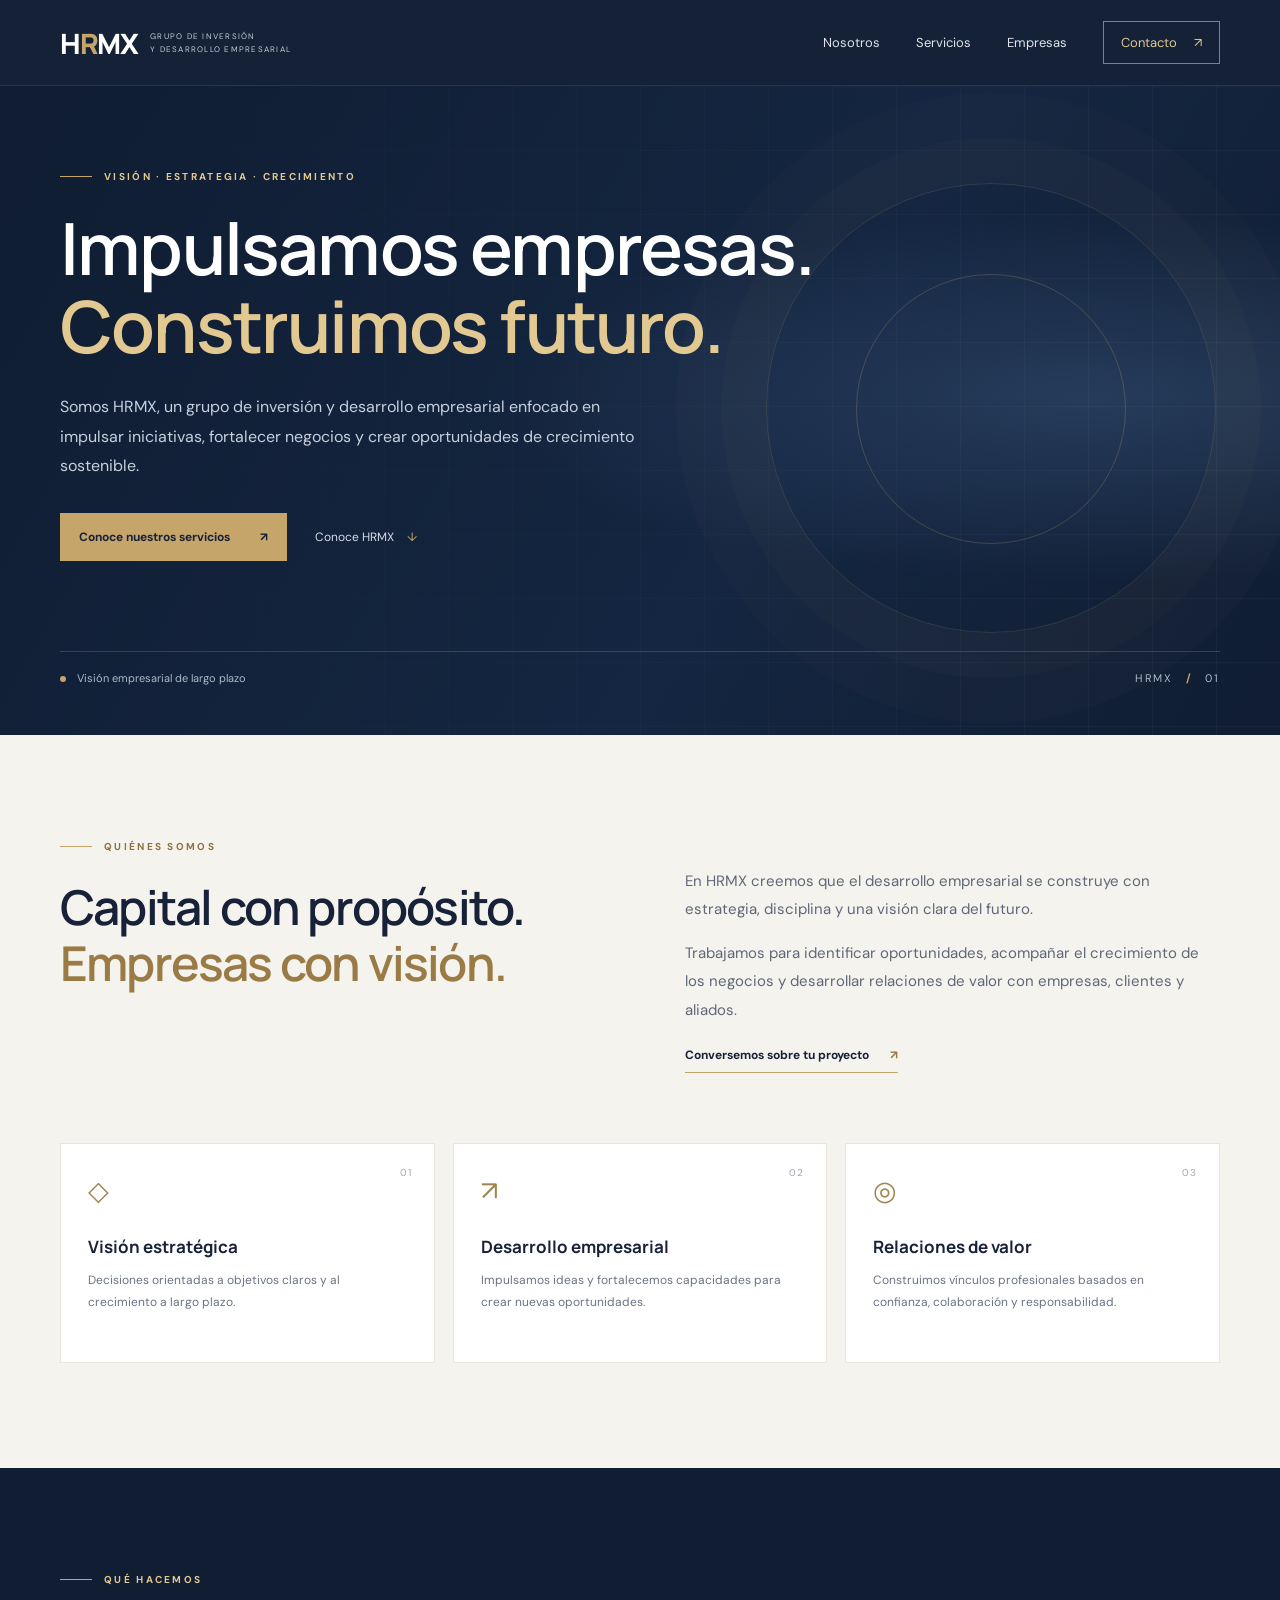
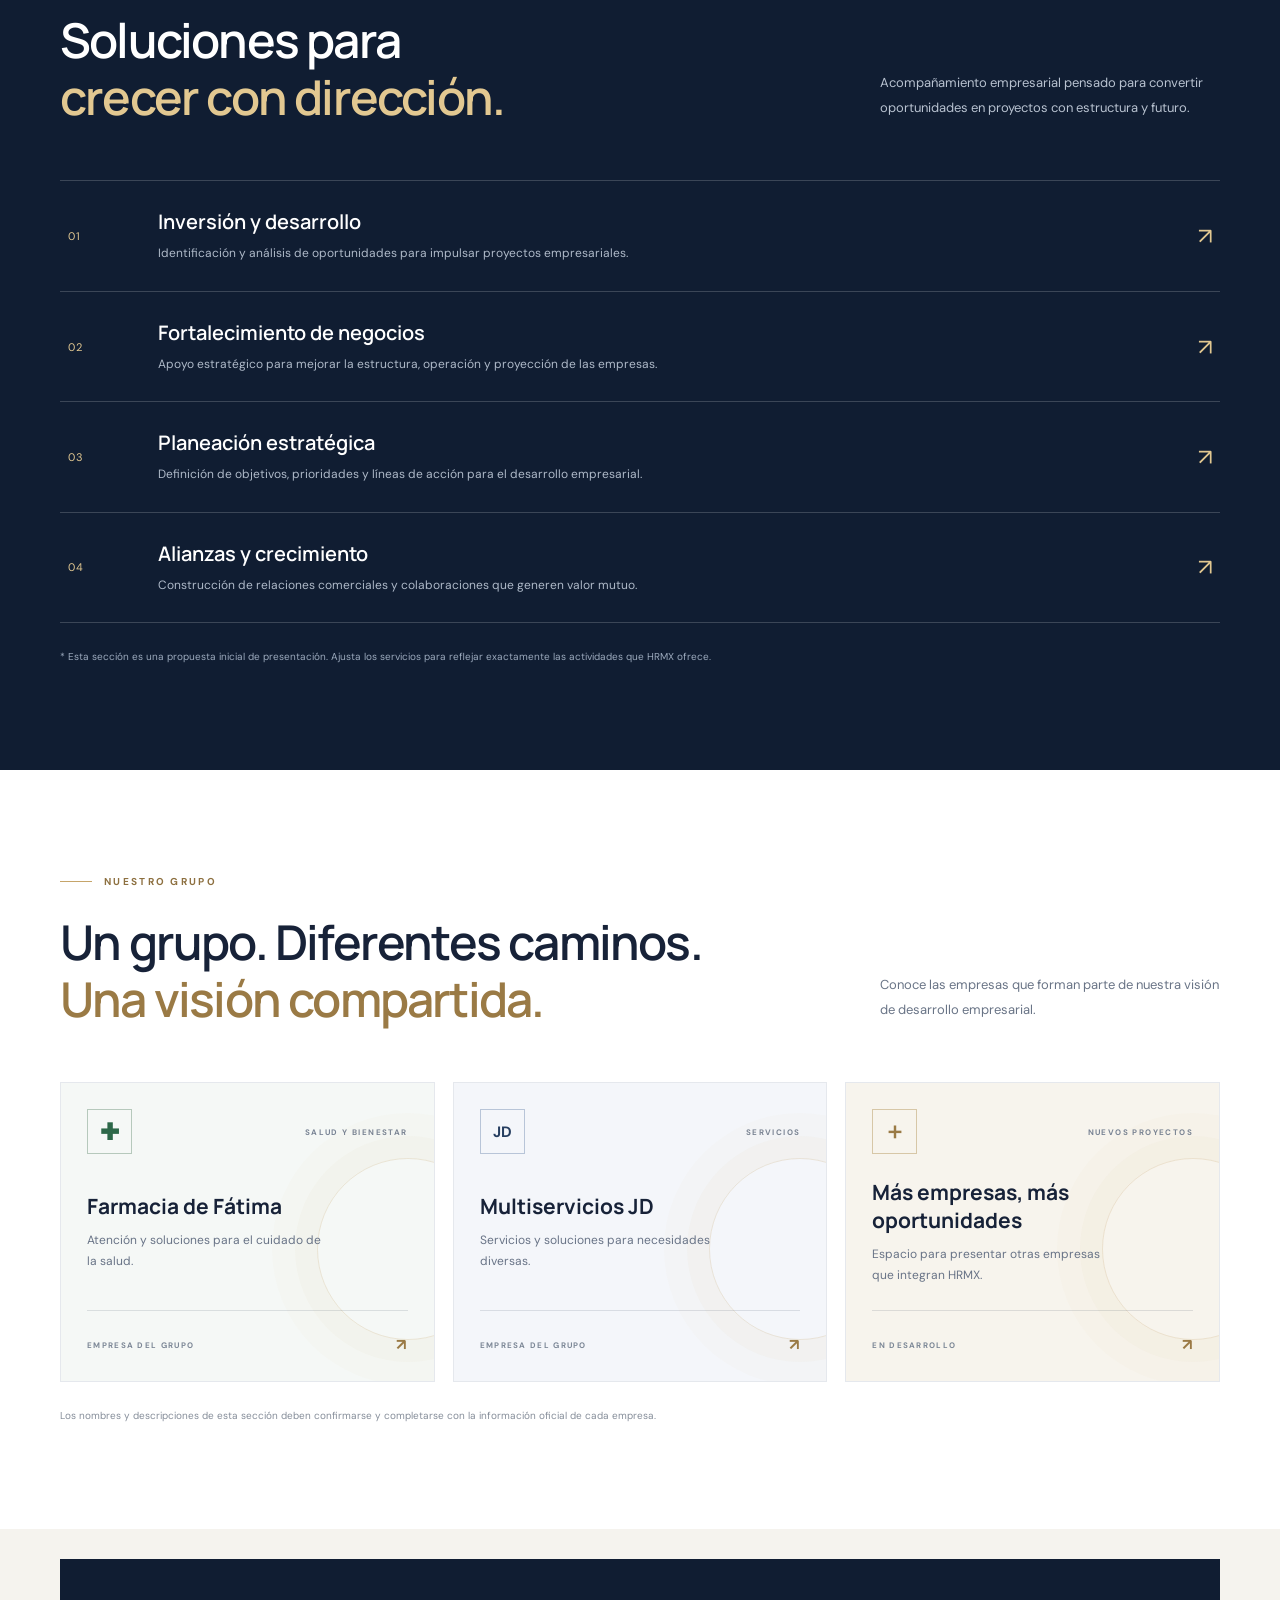
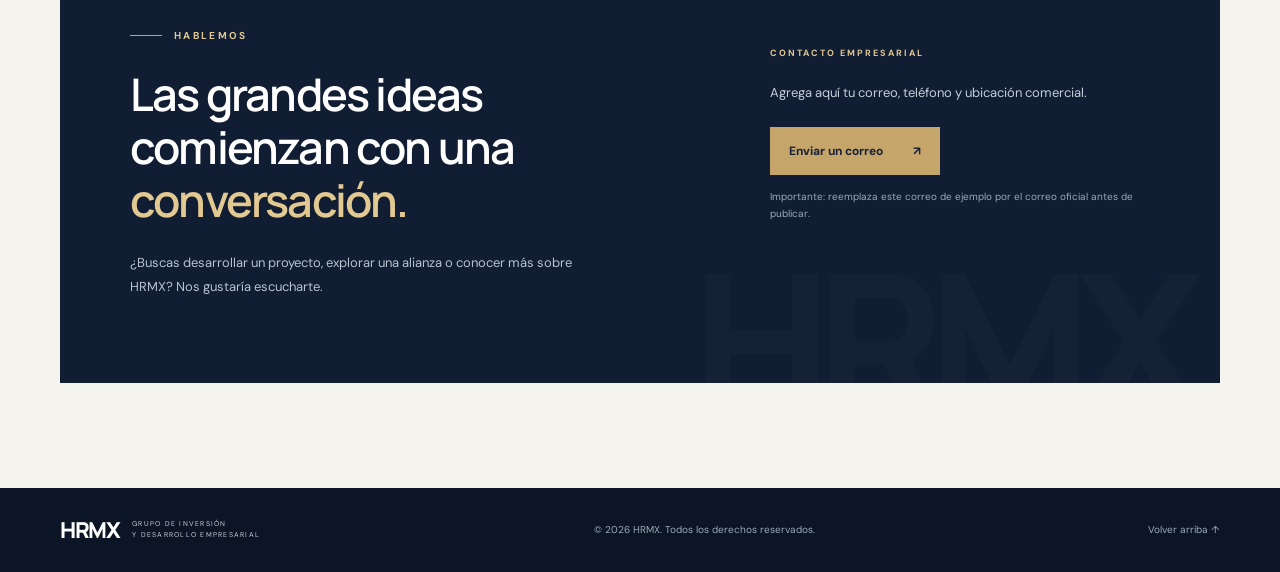
==== index.html @ 3660feba "Add files via upload" ====
<!DOCTYPE html>
<html lang="es">
<head>
  <meta charset="UTF-8">
  <meta name="viewport" content="width=device-width, initial-scale=1.0">
  <meta name="description" content="HRMX — Grupo de Inversión y Desarrollo Empresarial. Impulsamos empresas con visión estratégica, desarrollo y soluciones empresariales.">
  <title>HRMX | Grupo de Inversión y Desarrollo Empresarial</title>
  <link rel="preconnect" href="https://fonts.googleapis.com">
  <link rel="preconnect" href="https://fonts.gstatic.com" crossorigin>
  <link href="https://fonts.googleapis.com/css2?family=DM+Sans:wght@400;500;600;700&family=Manrope:wght@400;500;600;700;800&display=swap" rel="stylesheet">
  <link rel="stylesheet" href="styles.css">
</head>
<body>
  <header class="site-header">
    <nav class="nav container" aria-label="Navegación principal">
      <a class="brand" href="#inicio" aria-label="HRMX inicio">
        <span class="brand-mark">H<span>R</span>MX</span>
        <span class="brand-caption">GRUPO DE INVERSIÓN<br>Y DESARROLLO EMPRESARIAL</span>
      </a>
      <button class="menu-toggle" aria-label="Abrir menú" aria-expanded="false">☰</button>
      <div class="nav-links">
        <a href="#nosotros">Nosotros</a>
        <a href="#servicios">Servicios</a>
        <a href="#empresas">Empresas</a>
        <a href="#contacto" class="nav-cta">Contacto <span>↗</span></a>
      </div>
    </nav>
  </header>

  <main>
    <section class="hero" id="inicio">
      <div class="hero-grid"></div>
      <div class="container hero-content">
        <p class="eyebrow"><span class="eyebrow-line"></span> VISIÓN · ESTRATEGIA · CRECIMIENTO</p>
        <h1>Impulsamos empresas.<br><span>Construimos futuro.</span></h1>
        <p class="hero-copy">Somos HRMX, un grupo de inversión y desarrollo empresarial enfocado en impulsar iniciativas, fortalecer negocios y crear oportunidades de crecimiento sostenible.</p>
        <div class="hero-actions">
          <a class="button button-gold" href="#servicios">Conoce nuestros servicios <span>↗</span></a>
          <a class="text-link" href="#nosotros">Conoce HRMX <span>↓</span></a>
        </div>
        <div class="hero-foot">
          <span><i class="status-dot"></i> Visión empresarial de largo plazo</span>
          <span class="hero-index">HRMX <b>/</b> 01</span>
        </div>
      </div>
      <div class="hero-orb orb-one"></div><div class="hero-orb orb-two"></div>
    </section>

    <section class="intro section" id="nosotros">
      <div class="container intro-grid">
        <div>
          <p class="eyebrow dark"><span class="eyebrow-line"></span> QUIÉNES SOMOS</p>
          <h2>Capital con propósito.<br><span>Empresas con visión.</span></h2>
        </div>
        <div class="intro-text">
          <p>En HRMX creemos que el desarrollo empresarial se construye con estrategia, disciplina y una visión clara del futuro.</p>
          <p>Trabajamos para identificar oportunidades, acompañar el crecimiento de los negocios y desarrollar relaciones de valor con empresas, clientes y aliados.</p>
          <a class="inline-link" href="#contacto">Conversemos sobre tu proyecto <span>↗</span></a>
        </div>
      </div>
      <div class="container values">
        <article class="value-card"><span class="value-number">01</span><div class="value-icon">◇</div><h3>Visión estratégica</h3><p>Decisiones orientadas a objetivos claros y al crecimiento a largo plazo.</p></article>
        <article class="value-card"><span class="value-number">02</span><div class="value-icon">↗</div><h3>Desarrollo empresarial</h3><p>Impulsamos ideas y fortalecemos capacidades para crear nuevas oportunidades.</p></article>
        <article class="value-card"><span class="value-number">03</span><div class="value-icon">◎</div><h3>Relaciones de valor</h3><p>Construimos vínculos profesionales basados en confianza, colaboración y responsabilidad.</p></article>
      </div>
    </section>

    <section class="services section" id="servicios">
      <div class="container">
        <div class="section-heading">
          <div><p class="eyebrow"><span class="eyebrow-line"></span> QUÉ HACEMOS</p><h2>Soluciones para<br><span>crecer con dirección.</span></h2></div>
          <p class="heading-note">Acompañamiento empresarial pensado para convertir oportunidades en proyectos con estructura y futuro.</p>
        </div>
        <div class="service-list">
          <article class="service-item"><span class="service-no">01</span><div><h3>Inversión y desarrollo</h3><p>Identificación y análisis de oportunidades para impulsar proyectos empresariales.</p></div><span class="service-arrow">↗</span></article>
          <article class="service-item"><span class="service-no">02</span><div><h3>Fortalecimiento de negocios</h3><p>Apoyo estratégico para mejorar la estructura, operación y proyección de las empresas.</p></div><span class="service-arrow">↗</span></article>
          <article class="service-item"><span class="service-no">03</span><div><h3>Planeación estratégica</h3><p>Definición de objetivos, prioridades y líneas de acción para el desarrollo empresarial.</p></div><span class="service-arrow">↗</span></article>
          <article class="service-item"><span class="service-no">04</span><div><h3>Alianzas y crecimiento</h3><p>Construcción de relaciones comerciales y colaboraciones que generen valor mutuo.</p></div><span class="service-arrow">↗</span></article>
        </div>
        <p class="disclaimer">* Esta sección es una propuesta inicial de presentación. Ajusta los servicios para reflejar exactamente las actividades que HRMX ofrece.</p>
      </div>
    </section>

    <section class="companies section" id="empresas">
      <div class="container">
        <div class="section-heading companies-heading">
          <div><p class="eyebrow dark"><span class="eyebrow-line"></span> NUESTRO GRUPO</p><h2>Un grupo. Diferentes caminos.<br><span>Una visión compartida.</span></h2></div>
          <p class="heading-note">Conoce las empresas que forman parte de nuestra visión de desarrollo empresarial.</p>
        </div>
        <div class="company-grid">
          <article class="company-card pharmacy">
            <div class="company-top"><span class="company-symbol">✚</span><span class="company-type">SALUD Y BIENESTAR</span></div>
            <div><h3>Farmacia de Fátima</h3><p>Atención y soluciones para el cuidado de la salud.</p></div>
            <span class="company-foot">EMPRESA DEL GRUPO <b>↗</b></span>
          </article>
          <article class="company-card jd">
            <div class="company-top"><span class="company-symbol">JD</span><span class="company-type">SERVICIOS</span></div>
            <div><h3>Multiservicios JD</h3><p>Servicios y soluciones para necesidades diversas.</p></div>
            <span class="company-foot">EMPRESA DEL GRUPO <b>↗</b></span>
          </article>
          <article class="company-card future">
            <div class="company-top"><span class="company-symbol">＋</span><span class="company-type">NUEVOS PROYECTOS</span></div>
            <div><h3>Más empresas, más oportunidades</h3><p>Espacio para presentar otras empresas que integran HRMX.</p></div>
            <span class="company-foot">EN DESARROLLO <b>↗</b></span>
          </article>
        </div>
        <p class="disclaimer dark-disclaimer">Los nombres y descripciones de esta sección deben confirmarse y completarse con la información oficial de cada empresa.</p>
      </div>
    </section>

    <section class="contact section" id="contacto">
      <div class="container contact-panel">
        <div>
          <p class="eyebrow"><span class="eyebrow-line"></span> HABLEMOS</p>
          <h2>Las grandes ideas<br>comienzan con una <span>conversación.</span></h2>
          <p class="contact-copy">¿Buscas desarrollar un proyecto, explorar una alianza o conocer más sobre HRMX? Nos gustaría escucharte.</p>
        </div>
        <div class="contact-side">
          <p class="contact-label">CONTACTO EMPRESARIAL</p>
          <p class="contact-placeholder">Agrega aquí tu correo, teléfono y ubicación comercial.</p>
          <a class="button button-gold" href="mailto:contacto@hrmx.com">Enviar un correo <span>↗</span></a>
          <p class="small-note">Importante: reemplaza este correo de ejemplo por el correo oficial antes de publicar.</p>
        </div>
        <div class="contact-decoration">HRMX<span>.</span></div>
      </div>
    </section>
  </main>

  <footer class="footer">
    <div class="container footer-inner">
      <a class="brand footer-brand" href="#inicio"><span class="brand-mark">HRMX</span><span class="brand-caption">GRUPO DE INVERSIÓN<br>Y DESARROLLO EMPRESARIAL</span></a>
      <p>© <span id="year"></span> HRMX. Todos los derechos reservados.</p>
      <a href="#inicio" class="back-top">Volver arriba ↑</a>
    </div>
  </footer>
  <script src="script.js"></script>
</body>
</html>
---- styles.css ----
*{box-sizing:border-box} :root{--navy:#101d32;--navy2:#172944;--gold:#c6a56a;--gold-light:#e2c891;--ink:#172238;--muted:#687386;--cream:#f5f3ee;--white:#fff} html{scroll-behavior:smooth;scroll-padding-top:90px} body{margin:0;font-family:"DM Sans",sans-serif;color:var(--ink);background:#fff} a{color:inherit;text-decoration:none}.container{width:min(1160px,calc(100% - 48px));margin:0 auto}.site-header{height:86px;background:rgba(16,29,50,.98);color:white;position:sticky;top:0;z-index:10;border-bottom:1px solid rgba(255,255,255,.09)}.nav{height:100%;display:flex;align-items:center;justify-content:space-between}.brand{display:flex;align-items:center;gap:13px}.brand-mark{font-family:Manrope,sans-serif;font-weight:800;font-size:28px;letter-spacing:-1.5px;color:#fff}.brand-mark span{color:var(--gold)}.brand-caption{font-size:8px;letter-spacing:1.25px;line-height:1.55;color:#c5ccd6}.nav-links{display:flex;align-items:center;gap:36px;font-size:13px;color:#e0e5ec}.nav-links>a:not(.nav-cta):hover{color:var(--gold-light)}.nav-cta{padding:12px 17px;border:1px solid rgba(198,165,106,.7);color:var(--gold-light)}.nav-cta span{padding-left:14px}.menu-toggle{display:none;background:none;border:0;color:white;font-size:26px}.hero{min-height:620px;position:relative;overflow:hidden;background:radial-gradient(ellipse at 85% 48%,#263c5b 0%,transparent 39%),linear-gradient(120deg,#101d32 0%,#142641 60%,#101d32 100%);color:white;display:flex;align-items:center}.hero-grid{position:absolute;inset:0;background-image:linear-gradient(rgba(255,255,255,.035) 1px,transparent 1px),linear-gradient(90deg,rgba(255,255,255,.035) 1px,transparent 1px);background-size:64px 64px;mask-image:linear-gradient(to right,transparent,black)}.hero-content{position:relative;z-index:1;padding:84px 0 50px}.eyebrow{display:flex;align-items:center;gap:12px;color:var(--gold-light);font-size:10px;font-weight:700;letter-spacing:2.3px;margin:0 0 26px}.eyebrow-line{display:inline-block;width:32px;height:1px;background:var(--gold)}h1,h2,h3,p{margin-top:0}h1,h2{font-family:Manrope,sans-serif;letter-spacing:-1.8px}h1{font-size:clamp(42px,6vw,72px);line-height:1.09;font-weight:600;margin-bottom:26px;max-width:790px}h1 span,h2 span{color:var(--gold-light)}.hero-copy{font-size:16px;line-height:1.85;color:#c7d0dc;max-width:600px;margin-bottom:32px}.hero-actions{display:flex;align-items:center;gap:28px;flex-wrap:wrap}.button{display:inline-flex;align-items:center;gap:30px;padding:16px 19px;font-size:12px;font-weight:700;transition:transform .2s,background .2s}.button:hover{transform:translateY(-2px)}.button-gold{background:var(--gold);color:#172238}.button-gold:hover{background:var(--gold-light)}.text-link{font-size:12px;color:#d5dbe4}.text-link span{padding-left:10px;color:var(--gold)}.hero-foot{display:flex;justify-content:space-between;align-items:center;margin-top:90px;padding-top:19px;border-top:1px solid rgba(255,255,255,.15);color:#aeb9c8;font-size:11px}.status-dot{display:inline-block;width:6px;height:6px;background:var(--gold);border-radius:50%;margin-right:8px}.hero-index{letter-spacing:1.8px}.hero-index b{color:var(--gold);padding:0 8px}.hero-orb{position:absolute;border:1px solid rgba(198,165,106,.17);border-radius:50%;pointer-events:none}.orb-one{width:450px;height:450px;right:5%;top:15%;box-shadow:0 0 0 45px rgba(198,165,106,.025),0 0 0 90px rgba(198,165,106,.02)}.orb-two{width:270px;height:270px;right:12%;top:29%;border-color:rgba(198,165,106,.25)}.section{padding:105px 0}.intro{background:var(--cream)}.intro-grid{display:grid;grid-template-columns:1fr 1fr;gap:90px;align-items:start}.eyebrow.dark{color:#8d7040}h2{font-size:clamp(32px,4vw,48px);line-height:1.18;font-weight:600;margin-bottom:0}h2 span{color:#9a7a45}.intro-text{padding-top:27px}.intro-text p{font-size:15px;line-height:1.9;color:#5e6878}.inline-link{display:inline-block;font-size:12px;font-weight:700;border-bottom:1px solid #c4a46d;padding-bottom:9px;margin-top:8px}.inline-link span{color:#9a7a45;padding-left:18px}.values{display:grid;grid-template-columns:repeat(3,1fr);gap:18px;margin-top:70px}.value-card{position:relative;background:#fff;padding:29px 27px 32px;min-height:220px;border:1px solid #e9e5dc}.value-number{position:absolute;right:22px;top:22px;font-size:10px;letter-spacing:1px;color:#a0a7b1}.value-icon{font-size:27px;color:#a3834e;margin-bottom:27px}.value-card h3{font-family:Manrope,sans-serif;font-size:17px;margin-bottom:12px}.value-card p{font-size:12px;line-height:1.8;color:var(--muted);margin-bottom:0}.services{background:var(--navy);color:#fff}.section-heading{display:flex;align-items:flex-end;justify-content:space-between;gap:40px;margin-bottom:55px}.services h2 span{color:var(--gold-light)}.heading-note{max-width:340px;color:#b8c2d0;font-size:13px;line-height:1.9;margin-bottom:5px}.service-list{border-top:1px solid rgba(255,255,255,.18)}.service-item{display:grid;grid-template-columns:70px 1fr 40px;gap:20px;align-items:center;padding:27px 8px;border-bottom:1px solid rgba(255,255,255,.18);transition:padding .2s}.service-item:hover{padding-left:18px;padding-right:18px}.service-no{font-size:11px;color:var(--gold-light);letter-spacing:1px}.service-item h3{font-family:Manrope,sans-serif;font-size:20px;font-weight:600;margin-bottom:8px}.service-item p{color:#aeb9c8;font-size:12px;line-height:1.7;margin:0}.service-arrow{font-size:23px;color:var(--gold-light);text-align:right}.disclaimer{font-size:10px;line-height:1.7;color:#9caabd;margin:25px 0 0}.companies{background:#fff}.companies-heading .heading-note{color:#697486}.company-grid{display:grid;grid-template-columns:repeat(3,1fr);gap:18px}.company-card{min-height:300px;padding:26px;display:flex;flex-direction:column;justify-content:space-between;border:1px solid #e5e8ed;position:relative;overflow:hidden}.company-card:after{content:"";position:absolute;width:180px;height:180px;border:1px solid rgba(198,165,106,.24);border-radius:50%;right:-65px;top:75px;box-shadow:0 0 0 22px rgba(198,165,106,.04),0 0 0 45px rgba(198,165,106,.025);pointer-events:none}.pharmacy{background:#f5f8f6}.jd{background:#f4f6fa}.future{background:#f7f4ed}.company-top{display:flex;align-items:center;justify-content:space-between;gap:10px}.company-symbol{width:45px;height:45px;display:grid;place-items:center;border:1px solid #b6c9bc;color:#2d6849;font-size:23px;font-weight:700}.jd .company-symbol{border-color:#b8c5d8;color:#263e60;font-size:15px}.future .company-symbol{border-color:#d7c7a7;color:#9a7a45}.company-type{font-size:8px;letter-spacing:1.4px;color:#788394;font-weight:700}.company-card h3{font-family:Manrope,sans-serif;font-size:21px;max-width:240px;margin:0 0 10px;position:relative;z-index:1}.company-card p{font-size:12px;line-height:1.8;color:#687386;max-width:240px;margin:0;position:relative;z-index:1}.company-foot{display:flex;justify-content:space-between;align-items:center;font-size:8px;font-weight:700;letter-spacing:1.3px;color:#7c8796;padding-top:23px;border-top:1px solid rgba(23,34,56,.12);position:relative;z-index:1}.company-foot b{font-size:16px;color:#9a7a45}.dark-disclaimer{color:#858d99}.contact{background:var(--cream);padding-top:30px}.contact-panel{background:var(--navy);color:#fff;padding:70px;position:relative;overflow:hidden;display:grid;grid-template-columns:1.2fr .8fr;gap:70px}.contact-panel h2{font-size:clamp(31px,4vw,45px)}.contact-panel h2 span{color:var(--gold-light)}.contact-copy{color:#b8c2d0;font-size:13px;line-height:1.9;max-width:450px;margin-top:23px}.contact-side{padding-top:18px;position:relative;z-index:1}.contact-label{font-size:9px;letter-spacing:2px;color:var(--gold-light);font-weight:700}.contact-placeholder{font-size:13px;line-height:1.8;color:#c4cedb;margin:22px 0}.small-note{font-size:10px;color:#9ba9bb;line-height:1.7;margin-top:13px}.contact-decoration{position:absolute;right:-15px;bottom:-85px;font-family:Manrope,sans-serif;font-size:190px;letter-spacing:-15px;font-weight:800;color:rgba(255,255,255,.025);pointer-events:none}.contact-decoration span{color:rgba(198,165,106,.1)}.footer{background:#0b1525;color:#9da9b8;padding:27px 0}.footer-inner{display:flex;align-items:center;justify-content:space-between;gap:20px}.footer-brand .brand-mark{font-size:22px}.footer-brand .brand-caption{font-size:7px}.footer-inner>p,.back-top{font-size:10px;margin:0}.back-top:hover{color:var(--gold-light)}
@media(max-width:800px){.container{width:min(100% - 36px,600px)}.site-header{height:75px}.menu-toggle{display:block}.nav-links{display:none;position:absolute;top:75px;left:0;right:0;background:#101d32;padding:20px 24px 26px;flex-direction:column;align-items:stretch;gap:0;border-top:1px solid rgba(255,255,255,.1)}.nav-links.open{display:flex}.nav-links a{padding:14px 0}.nav-links .nav-cta{padding:13px 15px;margin-top:8px}.hero{min-height:600px}.hero-content{padding-top:70px}.hero-foot{margin-top:65px}.orb-one{right:-200px;top:18%}.orb-two{right:-100px;top:32%}.section{padding:75px 0}.intro-grid{grid-template-columns:1fr;gap:24px}.intro-text{padding-top:0}.values{grid-template-columns:1fr;margin-top:42px}.value-card{min-height:190px}.section-heading{display:block;margin-bottom:38px}.heading-note{margin-top:22px}.company-grid{grid-template-columns:1fr}.company-card{min-height:250px}.contact{padding-top:0}.contact-panel{padding:40px 28px;grid-template-columns:1fr;gap:28px}.contact-side{padding-top:0}.contact-decoration{font-size:110px;bottom:-40px}.footer-inner{flex-wrap:wrap}.footer-inner>p{order:3;width:100%;line-height:1.6}.service-item{grid-template-columns:34px 1fr 20px;gap:12px;padding:23px 0}.service-item h3{font-size:17px}.service-item p{font-size:11px}}
@media(prefers-reduced-motion:reduce){html{scroll-behavior:auto}*,*:before,*:after{transition:none!important}}
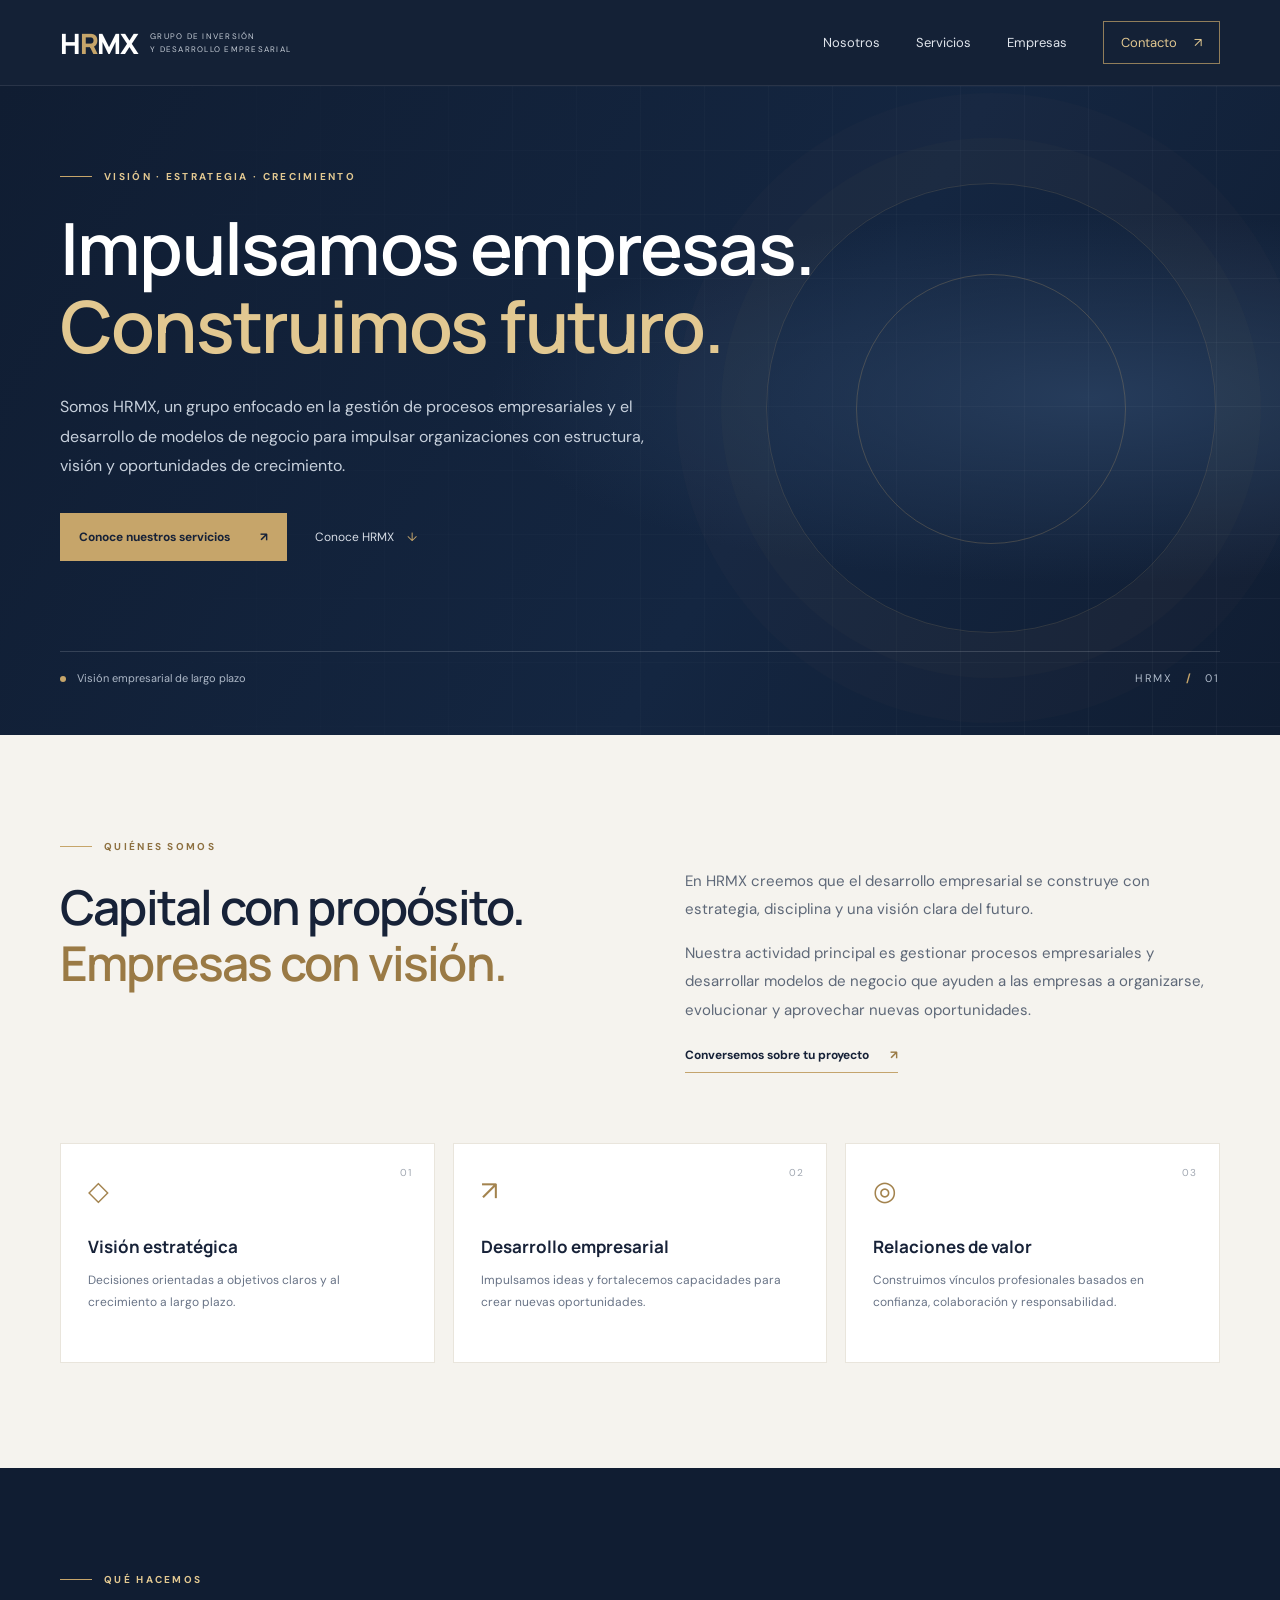
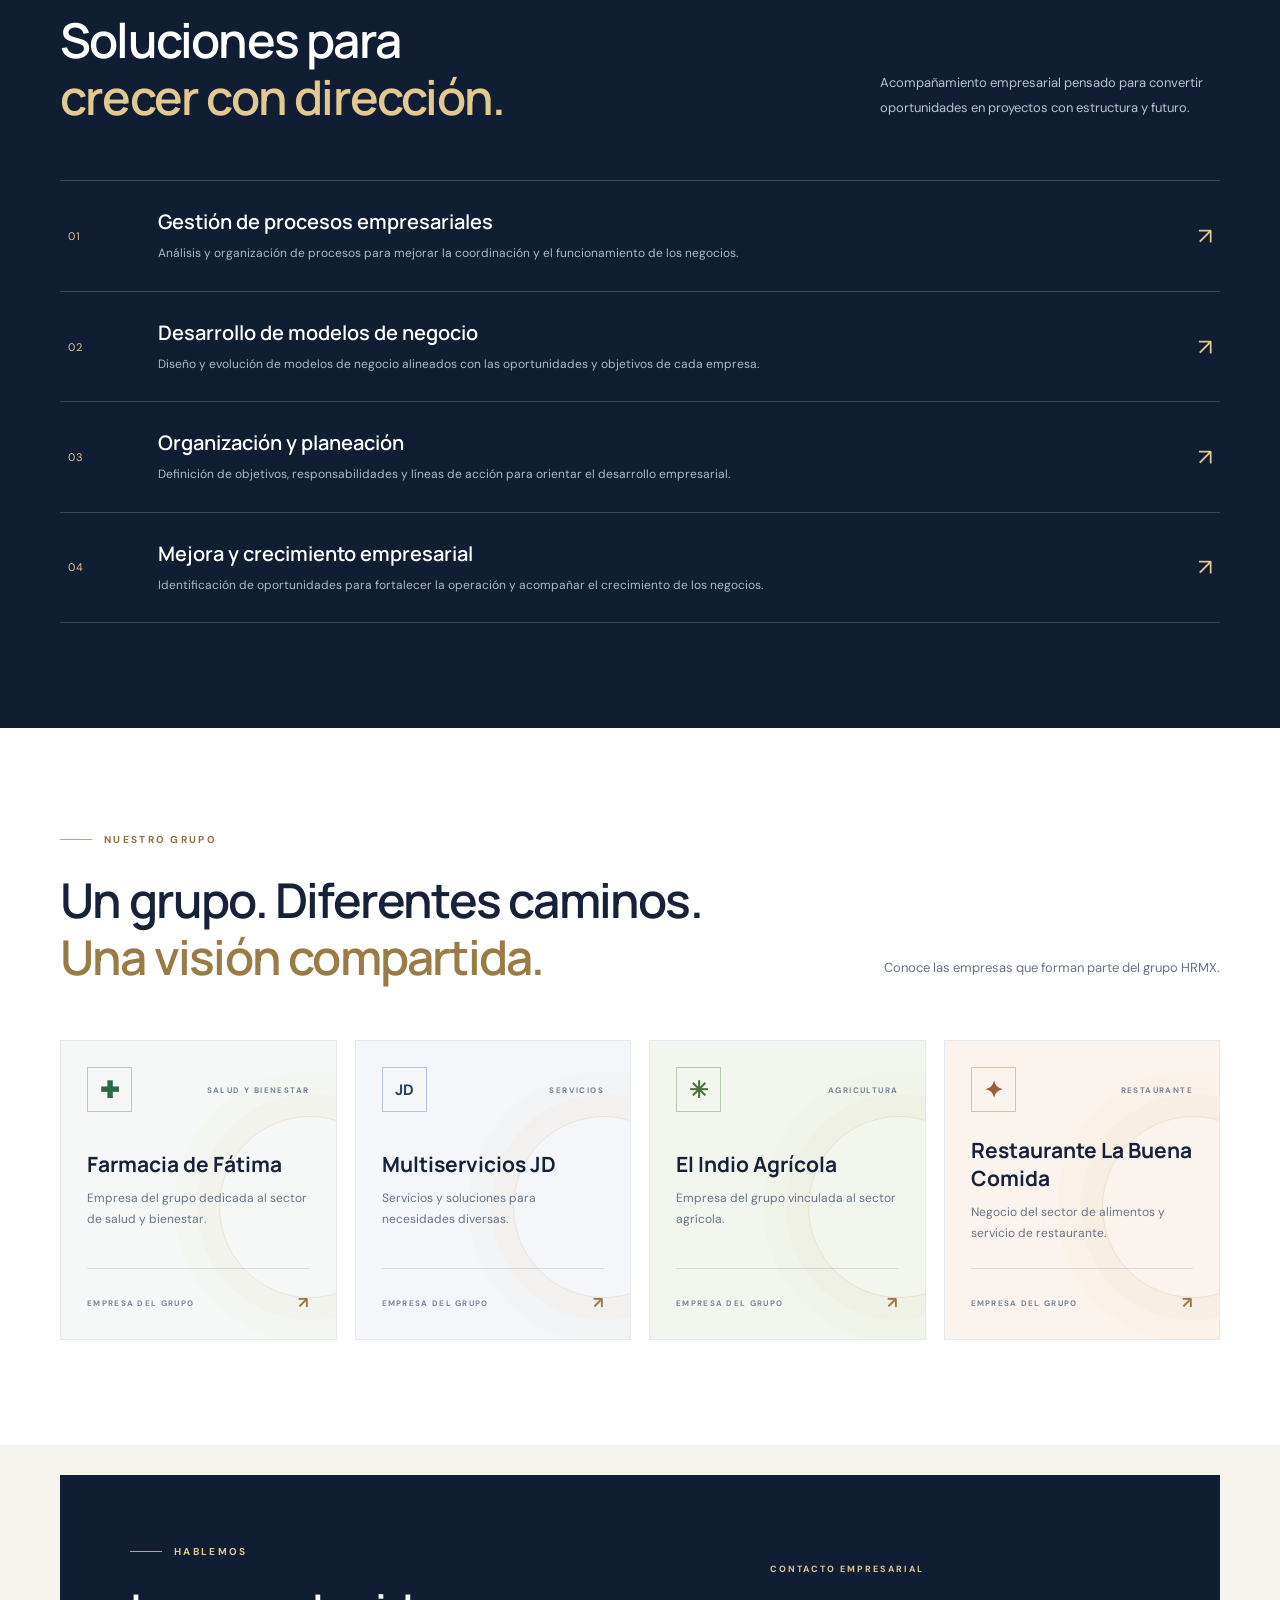
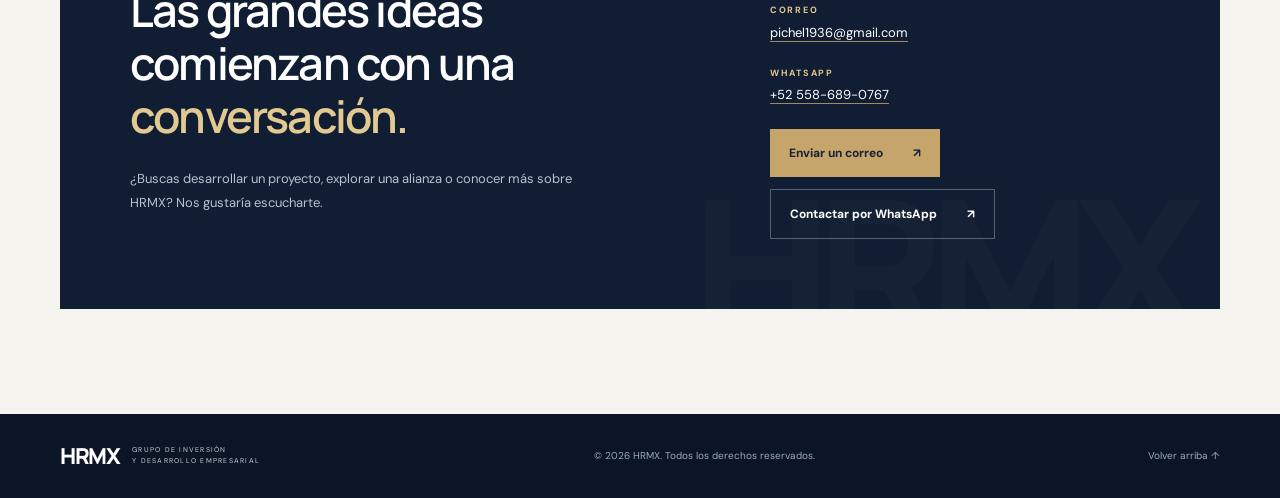
==== commit d37a1911: "Add files via upload" ====
--- a/index.html
+++ b/index.html
@@ -33,7 +33,7 @@
       <div class="container hero-content">
         <p class="eyebrow"><span class="eyebrow-line"></span> VISIÓN · ESTRATEGIA · CRECIMIENTO</p>
         <h1>Impulsamos empresas.<br><span>Construimos futuro.</span></h1>
-        <p class="hero-copy">Somos HRMX, un grupo de inversión y desarrollo empresarial enfocado en impulsar iniciativas, fortalecer negocios y crear oportunidades de crecimiento sostenible.</p>
+        <p class="hero-copy">Somos HRMX, un grupo enfocado en la gestión de procesos empresariales y el desarrollo de modelos de negocio para impulsar organizaciones con estructura, visión y oportunidades de crecimiento.</p>
         <div class="hero-actions">
           <a class="button button-gold" href="#servicios">Conoce nuestros servicios <span>↗</span></a>
           <a class="text-link" href="#nosotros">Conoce HRMX <span>↓</span></a>
@@ -54,7 +54,7 @@
         </div>
         <div class="intro-text">
           <p>En HRMX creemos que el desarrollo empresarial se construye con estrategia, disciplina y una visión clara del futuro.</p>
-          <p>Trabajamos para identificar oportunidades, acompañar el crecimiento de los negocios y desarrollar relaciones de valor con empresas, clientes y aliados.</p>
+          <p>Nuestra actividad principal es gestionar procesos empresariales y desarrollar modelos de negocio que ayuden a las empresas a organizarse, evolucionar y aprovechar nuevas oportunidades.</p>
           <a class="inline-link" href="#contacto">Conversemos sobre tu proyecto <span>↗</span></a>
         </div>
       </div>
@@ -72,12 +72,11 @@
           <p class="heading-note">Acompañamiento empresarial pensado para convertir oportunidades en proyectos con estructura y futuro.</p>
         </div>
         <div class="service-list">
-          <article class="service-item"><span class="service-no">01</span><div><h3>Inversión y desarrollo</h3><p>Identificación y análisis de oportunidades para impulsar proyectos empresariales.</p></div><span class="service-arrow">↗</span></article>
-          <article class="service-item"><span class="service-no">02</span><div><h3>Fortalecimiento de negocios</h3><p>Apoyo estratégico para mejorar la estructura, operación y proyección de las empresas.</p></div><span class="service-arrow">↗</span></article>
-          <article class="service-item"><span class="service-no">03</span><div><h3>Planeación estratégica</h3><p>Definición de objetivos, prioridades y líneas de acción para el desarrollo empresarial.</p></div><span class="service-arrow">↗</span></article>
-          <article class="service-item"><span class="service-no">04</span><div><h3>Alianzas y crecimiento</h3><p>Construcción de relaciones comerciales y colaboraciones que generen valor mutuo.</p></div><span class="service-arrow">↗</span></article>
+          <article class="service-item"><span class="service-no">01</span><div><h3>Gestión de procesos empresariales</h3><p>Análisis y organización de procesos para mejorar la coordinación y el funcionamiento de los negocios.</p></div><span class="service-arrow">↗</span></article>
+          <article class="service-item"><span class="service-no">02</span><div><h3>Desarrollo de modelos de negocio</h3><p>Diseño y evolución de modelos de negocio alineados con las oportunidades y objetivos de cada empresa.</p></div><span class="service-arrow">↗</span></article>
+          <article class="service-item"><span class="service-no">03</span><div><h3>Organización y planeación</h3><p>Definición de objetivos, responsabilidades y líneas de acción para orientar el desarrollo empresarial.</p></div><span class="service-arrow">↗</span></article>
+          <article class="service-item"><span class="service-no">04</span><div><h3>Mejora y crecimiento empresarial</h3><p>Identificación de oportunidades para fortalecer la operación y acompañar el crecimiento de los negocios.</p></div><span class="service-arrow">↗</span></article>
         </div>
-        <p class="disclaimer">* Esta sección es una propuesta inicial de presentación. Ajusta los servicios para reflejar exactamente las actividades que HRMX ofrece.</p>
       </div>
     </section>
 
@@ -85,12 +84,12 @@
       <div class="container">
         <div class="section-heading companies-heading">
           <div><p class="eyebrow dark"><span class="eyebrow-line"></span> NUESTRO GRUPO</p><h2>Un grupo. Diferentes caminos.<br><span>Una visión compartida.</span></h2></div>
-          <p class="heading-note">Conoce las empresas que forman parte de nuestra visión de desarrollo empresarial.</p>
+          <p class="heading-note">Conoce las empresas que forman parte del grupo HRMX.</p>
         </div>
         <div class="company-grid">
           <article class="company-card pharmacy">
             <div class="company-top"><span class="company-symbol">✚</span><span class="company-type">SALUD Y BIENESTAR</span></div>
-            <div><h3>Farmacia de Fátima</h3><p>Atención y soluciones para el cuidado de la salud.</p></div>
+            <div><h3>Farmacia de Fátima</h3><p>Empresa del grupo dedicada al sector de salud y bienestar.</p></div>
             <span class="company-foot">EMPRESA DEL GRUPO <b>↗</b></span>
           </article>
           <article class="company-card jd">
@@ -98,13 +97,17 @@
             <div><h3>Multiservicios JD</h3><p>Servicios y soluciones para necesidades diversas.</p></div>
             <span class="company-foot">EMPRESA DEL GRUPO <b>↗</b></span>
           </article>
-          <article class="company-card future">
-            <div class="company-top"><span class="company-symbol">＋</span><span class="company-type">NUEVOS PROYECTOS</span></div>
-            <div><h3>Más empresas, más oportunidades</h3><p>Espacio para presentar otras empresas que integran HRMX.</p></div>
-            <span class="company-foot">EN DESARROLLO <b>↗</b></span>
+          <article class="company-card agriculture">
+            <div class="company-top"><span class="company-symbol">✳</span><span class="company-type">AGRICULTURA</span></div>
+            <div><h3>El Indio Agrícola</h3><p>Empresa del grupo vinculada al sector agrícola.</p></div>
+            <span class="company-foot">EMPRESA DEL GRUPO <b>↗</b></span>
+          </article>
+          <article class="company-card restaurant">
+            <div class="company-top"><span class="company-symbol">✦</span><span class="company-type">RESTAURANTE</span></div>
+            <div><h3>Restaurante La Buena Comida</h3><p>Negocio del sector de alimentos y servicio de restaurante.</p></div>
+            <span class="company-foot">EMPRESA DEL GRUPO <b>↗</b></span>
           </article>
         </div>
-        <p class="disclaimer dark-disclaimer">Los nombres y descripciones de esta sección deben confirmarse y completarse con la información oficial de cada empresa.</p>
       </div>
     </section>
 
@@ -117,9 +120,9 @@
         </div>
         <div class="contact-side">
           <p class="contact-label">CONTACTO EMPRESARIAL</p>
-          <p class="contact-placeholder">Agrega aquí tu correo, teléfono y ubicación comercial.</p>
-          <a class="button button-gold" href="mailto:contacto@hrmx.com">Enviar un correo <span>↗</span></a>
-          <p class="small-note">Importante: reemplaza este correo de ejemplo por el correo oficial antes de publicar.</p>
+          <div class="contact-details"><p><span class="contact-detail-label">CORREO</span><br><a href="mailto:pichel1936@gmail.com">pichel1936@gmail.com</a></p><p><span class="contact-detail-label">WHATSAPP</span><br><a href="https://wa.me/525586890767" target="_blank" rel="noopener noreferrer">+52 558-689-0767</a></p></div>
+          <a class="button button-gold" href="mailto:pichel1936@gmail.com">Enviar un correo <span>↗</span></a>
+          <a class="button button-whatsapp" href="https://wa.me/525586890767" target="_blank" rel="noopener noreferrer">Contactar por WhatsApp <span>↗</span></a>
         </div>
         <div class="contact-decoration">HRMX<span>.</span></div>
       </div>
--- a/styles.css
+++ b/styles.css
@@ -1,3 +1,4 @@
-*{box-sizing:border-box} :root{--navy:#101d32;--navy2:#172944;--gold:#c6a56a;--gold-light:#e2c891;--ink:#172238;--muted:#687386;--cream:#f5f3ee;--white:#fff} html{scroll-behavior:smooth;scroll-padding-top:90px} body{margin:0;font-family:"DM Sans",sans-serif;color:var(--ink);background:#fff} a{color:inherit;text-decoration:none}.container{width:min(1160px,calc(100% - 48px));margin:0 auto}.site-header{height:86px;background:rgba(16,29,50,.98);color:white;position:sticky;top:0;z-index:10;border-bottom:1px solid rgba(255,255,255,.09)}.nav{height:100%;display:flex;align-items:center;justify-content:space-between}.brand{display:flex;align-items:center;gap:13px}.brand-mark{font-family:Manrope,sans-serif;font-weight:800;font-size:28px;letter-spacing:-1.5px;color:#fff}.brand-mark span{color:var(--gold)}.brand-caption{font-size:8px;letter-spacing:1.25px;line-height:1.55;color:#c5ccd6}.nav-links{display:flex;align-items:center;gap:36px;font-size:13px;color:#e0e5ec}.nav-links>a:not(.nav-cta):hover{color:var(--gold-light)}.nav-cta{padding:12px 17px;border:1px solid rgba(198,165,106,.7);color:var(--gold-light)}.nav-cta span{padding-left:14px}.menu-toggle{display:none;background:none;border:0;color:white;font-size:26px}.hero{min-height:620px;position:relative;overflow:hidden;background:radial-gradient(ellipse at 85% 48%,#263c5b 0%,transparent 39%),linear-gradient(120deg,#101d32 0%,#142641 60%,#101d32 100%);color:white;display:flex;align-items:center}.hero-grid{position:absolute;inset:0;background-image:linear-gradient(rgba(255,255,255,.035) 1px,transparent 1px),linear-gradient(90deg,rgba(255,255,255,.035) 1px,transparent 1px);background-size:64px 64px;mask-image:linear-gradient(to right,transparent,black)}.hero-content{position:relative;z-index:1;padding:84px 0 50px}.eyebrow{display:flex;align-items:center;gap:12px;color:var(--gold-light);font-size:10px;font-weight:700;letter-spacing:2.3px;margin:0 0 26px}.eyebrow-line{display:inline-block;width:32px;height:1px;background:var(--gold)}h1,h2,h3,p{margin-top:0}h1,h2{font-family:Manrope,sans-serif;letter-spacing:-1.8px}h1{font-size:clamp(42px,6vw,72px);line-height:1.09;font-weight:600;margin-bottom:26px;max-width:790px}h1 span,h2 span{color:var(--gold-light)}.hero-copy{font-size:16px;line-height:1.85;color:#c7d0dc;max-width:600px;margin-bottom:32px}.hero-actions{display:flex;align-items:center;gap:28px;flex-wrap:wrap}.button{display:inline-flex;align-items:center;gap:30px;padding:16px 19px;font-size:12px;font-weight:700;transition:transform .2s,background .2s}.button:hover{transform:translateY(-2px)}.button-gold{background:var(--gold);color:#172238}.button-gold:hover{background:var(--gold-light)}.text-link{font-size:12px;color:#d5dbe4}.text-link span{padding-left:10px;color:var(--gold)}.hero-foot{display:flex;justify-content:space-between;align-items:center;margin-top:90px;padding-top:19px;border-top:1px solid rgba(255,255,255,.15);color:#aeb9c8;font-size:11px}.status-dot{display:inline-block;width:6px;height:6px;background:var(--gold);border-radius:50%;margin-right:8px}.hero-index{letter-spacing:1.8px}.hero-index b{color:var(--gold);padding:0 8px}.hero-orb{position:absolute;border:1px solid rgba(198,165,106,.17);border-radius:50%;pointer-events:none}.orb-one{width:450px;height:450px;right:5%;top:15%;box-shadow:0 0 0 45px rgba(198,165,106,.025),0 0 0 90px rgba(198,165,106,.02)}.orb-two{width:270px;height:270px;right:12%;top:29%;border-color:rgba(198,165,106,.25)}.section{padding:105px 0}.intro{background:var(--cream)}.intro-grid{display:grid;grid-template-columns:1fr 1fr;gap:90px;align-items:start}.eyebrow.dark{color:#8d7040}h2{font-size:clamp(32px,4vw,48px);line-height:1.18;font-weight:600;margin-bottom:0}h2 span{color:#9a7a45}.intro-text{padding-top:27px}.intro-text p{font-size:15px;line-height:1.9;color:#5e6878}.inline-link{display:inline-block;font-size:12px;font-weight:700;border-bottom:1px solid #c4a46d;padding-bottom:9px;margin-top:8px}.inline-link span{color:#9a7a45;padding-left:18px}.values{display:grid;grid-template-columns:repeat(3,1fr);gap:18px;margin-top:70px}.value-card{position:relative;background:#fff;padding:29px 27px 32px;min-height:220px;border:1px solid #e9e5dc}.value-number{position:absolute;right:22px;top:22px;font-size:10px;letter-spacing:1px;color:#a0a7b1}.value-icon{font-size:27px;color:#a3834e;margin-bottom:27px}.value-card h3{font-family:Manrope,sans-serif;font-size:17px;margin-bottom:12px}.value-card p{font-size:12px;line-height:1.8;color:var(--muted);margin-bottom:0}.services{background:var(--navy);color:#fff}.section-heading{display:flex;align-items:flex-end;justify-content:space-between;gap:40px;margin-bottom:55px}.services h2 span{color:var(--gold-light)}.heading-note{max-width:340px;color:#b8c2d0;font-size:13px;line-height:1.9;margin-bottom:5px}.service-list{border-top:1px solid rgba(255,255,255,.18)}.service-item{display:grid;grid-template-columns:70px 1fr 40px;gap:20px;align-items:center;padding:27px 8px;border-bottom:1px solid rgba(255,255,255,.18);transition:padding .2s}.service-item:hover{padding-left:18px;padding-right:18px}.service-no{font-size:11px;color:var(--gold-light);letter-spacing:1px}.service-item h3{font-family:Manrope,sans-serif;font-size:20px;font-weight:600;margin-bottom:8px}.service-item p{color:#aeb9c8;font-size:12px;line-height:1.7;margin:0}.service-arrow{font-size:23px;color:var(--gold-light);text-align:right}.disclaimer{font-size:10px;line-height:1.7;color:#9caabd;margin:25px 0 0}.companies{background:#fff}.companies-heading .heading-note{color:#697486}.company-grid{display:grid;grid-template-columns:repeat(3,1fr);gap:18px}.company-card{min-height:300px;padding:26px;display:flex;flex-direction:column;justify-content:space-between;border:1px solid #e5e8ed;position:relative;overflow:hidden}.company-card:after{content:"";position:absolute;width:180px;height:180px;border:1px solid rgba(198,165,106,.24);border-radius:50%;right:-65px;top:75px;box-shadow:0 0 0 22px rgba(198,165,106,.04),0 0 0 45px rgba(198,165,106,.025);pointer-events:none}.pharmacy{background:#f5f8f6}.jd{background:#f4f6fa}.future{background:#f7f4ed}.company-top{display:flex;align-items:center;justify-content:space-between;gap:10px}.company-symbol{width:45px;height:45px;display:grid;place-items:center;border:1px solid #b6c9bc;color:#2d6849;font-size:23px;font-weight:700}.jd .company-symbol{border-color:#b8c5d8;color:#263e60;font-size:15px}.future .company-symbol{border-color:#d7c7a7;color:#9a7a45}.company-type{font-size:8px;letter-spacing:1.4px;color:#788394;font-weight:700}.company-card h3{font-family:Manrope,sans-serif;font-size:21px;max-width:240px;margin:0 0 10px;position:relative;z-index:1}.company-card p{font-size:12px;line-height:1.8;color:#687386;max-width:240px;margin:0;position:relative;z-index:1}.company-foot{display:flex;justify-content:space-between;align-items:center;font-size:8px;font-weight:700;letter-spacing:1.3px;color:#7c8796;padding-top:23px;border-top:1px solid rgba(23,34,56,.12);position:relative;z-index:1}.company-foot b{font-size:16px;color:#9a7a45}.dark-disclaimer{color:#858d99}.contact{background:var(--cream);padding-top:30px}.contact-panel{background:var(--navy);color:#fff;padding:70px;position:relative;overflow:hidden;display:grid;grid-template-columns:1.2fr .8fr;gap:70px}.contact-panel h2{font-size:clamp(31px,4vw,45px)}.contact-panel h2 span{color:var(--gold-light)}.contact-copy{color:#b8c2d0;font-size:13px;line-height:1.9;max-width:450px;margin-top:23px}.contact-side{padding-top:18px;position:relative;z-index:1}.contact-label{font-size:9px;letter-spacing:2px;color:var(--gold-light);font-weight:700}.contact-placeholder{font-size:13px;line-height:1.8;color:#c4cedb;margin:22px 0}.small-note{font-size:10px;color:#9ba9bb;line-height:1.7;margin-top:13px}.contact-decoration{position:absolute;right:-15px;bottom:-85px;font-family:Manrope,sans-serif;font-size:190px;letter-spacing:-15px;font-weight:800;color:rgba(255,255,255,.025);pointer-events:none}.contact-decoration span{color:rgba(198,165,106,.1)}.footer{background:#0b1525;color:#9da9b8;padding:27px 0}.footer-inner{display:flex;align-items:center;justify-content:space-between;gap:20px}.footer-brand .brand-mark{font-size:22px}.footer-brand .brand-caption{font-size:7px}.footer-inner>p,.back-top{font-size:10px;margin:0}.back-top:hover{color:var(--gold-light)}
+*{box-sizing:border-box} :root{--navy:#101d32;--navy2:#172944;--gold:#c6a56a;--gold-light:#e2c891;--ink:#172238;--muted:#687386;--cream:#f5f3ee;--white:#fff} html{scroll-behavior:smooth;scroll-padding-top:90px} body{margin:0;font-family:"DM Sans",sans-serif;color:var(--ink);background:#fff} a{color:inherit;text-decoration:none}.container{width:min(1160px,calc(100% - 48px));margin:0 auto}.site-header{height:86px;background:rgba(16,29,50,.98);color:white;position:sticky;top:0;z-index:10;border-bottom:1px solid rgba(255,255,255,.09)}.nav{height:100%;display:flex;align-items:center;justify-content:space-between}.brand{display:flex;align-items:center;gap:13px}.brand-mark{font-family:Manrope,sans-serif;font-weight:800;font-size:28px;letter-spacing:-1.5px;color:#fff}.brand-mark span{color:var(--gold)}.brand-caption{font-size:8px;letter-spacing:1.25px;line-height:1.55;color:#c5ccd6}.nav-links{display:flex;align-items:center;gap:36px;font-size:13px;color:#e0e5ec}.nav-links>a:not(.nav-cta):hover{color:var(--gold-light)}.nav-cta{padding:12px 17px;border:1px solid rgba(198,165,106,.7);color:var(--gold-light)}.nav-cta span{padding-left:14px}.menu-toggle{display:none;background:none;border:0;color:white;font-size:26px}.hero{min-height:620px;position:relative;overflow:hidden;background:radial-gradient(ellipse at 85% 48%,#263c5b 0%,transparent 39%),linear-gradient(120deg,#101d32 0%,#142641 60%,#101d32 100%);color:white;display:flex;align-items:center}.hero-grid{position:absolute;inset:0;background-image:linear-gradient(rgba(255,255,255,.035) 1px,transparent 1px),linear-gradient(90deg,rgba(255,255,255,.035) 1px,transparent 1px);background-size:64px 64px;mask-image:linear-gradient(to right,transparent,black)}.hero-content{position:relative;z-index:1;padding:84px 0 50px}.eyebrow{display:flex;align-items:center;gap:12px;color:var(--gold-light);font-size:10px;font-weight:700;letter-spacing:2.3px;margin:0 0 26px}.eyebrow-line{display:inline-block;width:32px;height:1px;background:var(--gold)}h1,h2,h3,p{margin-top:0}h1,h2{font-family:Manrope,sans-serif;letter-spacing:-1.8px}h1{font-size:clamp(42px,6vw,72px);line-height:1.09;font-weight:600;margin-bottom:26px;max-width:790px}h1 span,h2 span{color:var(--gold-light)}.hero-copy{font-size:16px;line-height:1.85;color:#c7d0dc;max-width:600px;margin-bottom:32px}.hero-actions{display:flex;align-items:center;gap:28px;flex-wrap:wrap}.button{display:inline-flex;align-items:center;gap:30px;padding:16px 19px;font-size:12px;font-weight:700;transition:transform .2s,background .2s}.button:hover{transform:translateY(-2px)}.button-gold{background:var(--gold);color:#172238}.button-gold:hover{background:var(--gold-light)}.text-link{font-size:12px;color:#d5dbe4}.text-link span{padding-left:10px;color:var(--gold)}.hero-foot{display:flex;justify-content:space-between;align-items:center;margin-top:90px;padding-top:19px;border-top:1px solid rgba(255,255,255,.15);color:#aeb9c8;font-size:11px}.status-dot{display:inline-block;width:6px;height:6px;background:var(--gold);border-radius:50%;margin-right:8px}.hero-index{letter-spacing:1.8px}.hero-index b{color:var(--gold);padding:0 8px}.hero-orb{position:absolute;border:1px solid rgba(198,165,106,.17);border-radius:50%;pointer-events:none}.orb-one{width:450px;height:450px;right:5%;top:15%;box-shadow:0 0 0 45px rgba(198,165,106,.025),0 0 0 90px rgba(198,165,106,.02)}.orb-two{width:270px;height:270px;right:12%;top:29%;border-color:rgba(198,165,106,.25)}.section{padding:105px 0}.intro{background:var(--cream)}.intro-grid{display:grid;grid-template-columns:1fr 1fr;gap:90px;align-items:start}.eyebrow.dark{color:#8d7040}h2{font-size:clamp(32px,4vw,48px);line-height:1.18;font-weight:600;margin-bottom:0}h2 span{color:#9a7a45}.intro-text{padding-top:27px}.intro-text p{font-size:15px;line-height:1.9;color:#5e6878}.inline-link{display:inline-block;font-size:12px;font-weight:700;border-bottom:1px solid #c4a46d;padding-bottom:9px;margin-top:8px}.inline-link span{color:#9a7a45;padding-left:18px}.values{display:grid;grid-template-columns:repeat(3,1fr);gap:18px;margin-top:70px}.value-card{position:relative;background:#fff;padding:29px 27px 32px;min-height:220px;border:1px solid #e9e5dc}.value-number{position:absolute;right:22px;top:22px;font-size:10px;letter-spacing:1px;color:#a0a7b1}.value-icon{font-size:27px;color:#a3834e;margin-bottom:27px}.value-card h3{font-family:Manrope,sans-serif;font-size:17px;margin-bottom:12px}.value-card p{font-size:12px;line-height:1.8;color:var(--muted);margin-bottom:0}.services{background:var(--navy);color:#fff}.section-heading{display:flex;align-items:flex-end;justify-content:space-between;gap:40px;margin-bottom:55px}.services h2 span{color:var(--gold-light)}.heading-note{max-width:340px;color:#b8c2d0;font-size:13px;line-height:1.9;margin-bottom:5px}.service-list{border-top:1px solid rgba(255,255,255,.18)}.service-item{display:grid;grid-template-columns:70px 1fr 40px;gap:20px;align-items:center;padding:27px 8px;border-bottom:1px solid rgba(255,255,255,.18);transition:padding .2s}.service-item:hover{padding-left:18px;padding-right:18px}.service-no{font-size:11px;color:var(--gold-light);letter-spacing:1px}.service-item h3{font-family:Manrope,sans-serif;font-size:20px;font-weight:600;margin-bottom:8px}.service-item p{color:#aeb9c8;font-size:12px;line-height:1.7;margin:0}.service-arrow{font-size:23px;color:var(--gold-light);text-align:right}.disclaimer{font-size:10px;line-height:1.7;color:#9caabd;margin:25px 0 0}.companies{background:#fff}.companies-heading .heading-note{color:#697486}.company-grid{display:grid;grid-template-columns:repeat(4,minmax(0,1fr));gap:18px}.company-card{min-height:300px;padding:26px;display:flex;flex-direction:column;justify-content:space-between;border:1px solid #e5e8ed;position:relative;overflow:hidden}.company-card:after{content:"";position:absolute;width:180px;height:180px;border:1px solid rgba(198,165,106,.24);border-radius:50%;right:-65px;top:75px;box-shadow:0 0 0 22px rgba(198,165,106,.04),0 0 0 45px rgba(198,165,106,.025);pointer-events:none}.pharmacy{background:#f5f8f6}.jd{background:#f4f6fa}.future{background:#f7f4ed}.agriculture{background:#f2f6ef}.restaurant{background:#fbf3ed}.agriculture .company-symbol{border-color:#b9c9ad;color:#4e713d}.restaurant .company-symbol{border-color:#ddc2aa;color:#9a5f37}.company-top{display:flex;align-items:center;justify-content:space-between;gap:10px}.company-symbol{width:45px;height:45px;display:grid;place-items:center;border:1px solid #b6c9bc;color:#2d6849;font-size:23px;font-weight:700}.jd .company-symbol{border-color:#b8c5d8;color:#263e60;font-size:15px}.future .company-symbol{border-color:#d7c7a7;color:#9a7a45}.company-type{font-size:8px;letter-spacing:1.4px;color:#788394;font-weight:700}.company-card h3{font-family:Manrope,sans-serif;font-size:21px;max-width:240px;margin:0 0 10px;position:relative;z-index:1}.company-card p{font-size:12px;line-height:1.8;color:#687386;max-width:240px;margin:0;position:relative;z-index:1}.company-foot{display:flex;justify-content:space-between;align-items:center;font-size:8px;font-weight:700;letter-spacing:1.3px;color:#7c8796;padding-top:23px;border-top:1px solid rgba(23,34,56,.12);position:relative;z-index:1}.company-foot b{font-size:16px;color:#9a7a45}.dark-disclaimer{color:#858d99}.contact{background:var(--cream);padding-top:30px}.contact-panel{background:var(--navy);color:#fff;padding:70px;position:relative;overflow:hidden;display:grid;grid-template-columns:1.2fr .8fr;gap:70px}.contact-panel h2{font-size:clamp(31px,4vw,45px)}.contact-panel h2 span{color:var(--gold-light)}.contact-copy{color:#b8c2d0;font-size:13px;line-height:1.9;max-width:450px;margin-top:23px}.contact-side{padding-top:18px;position:relative;z-index:1}.contact-label{font-size:9px;letter-spacing:2px;color:var(--gold-light);font-weight:700}.contact-details{font-size:13px;line-height:1.8;color:#c4cedb;margin:22px 0}.contact-details p{margin:0 0 16px}.contact-details a{color:#fff;text-decoration:underline;text-decoration-color:rgba(198,165,106,.8);text-underline-offset:4px}.contact-detail-label{font-size:9px;letter-spacing:1.7px;color:var(--gold-light);font-weight:700}.button-whatsapp{display:flex;width:max-content;margin-top:12px;background:transparent;color:#fff;border:1px solid rgba(255,255,255,.3)}.button-whatsapp:hover{background:rgba(255,255,255,.08)}.small-note{font-size:10px;color:#9ba9bb;line-height:1.7;margin-top:13px}.contact-decoration{position:absolute;right:-15px;bottom:-85px;font-family:Manrope,sans-serif;font-size:190px;letter-spacing:-15px;font-weight:800;color:rgba(255,255,255,.025);pointer-events:none}.contact-decoration span{color:rgba(198,165,106,.1)}.footer{background:#0b1525;color:#9da9b8;padding:27px 0}.footer-inner{display:flex;align-items:center;justify-content:space-between;gap:20px}.footer-brand .brand-mark{font-size:22px}.footer-brand .brand-caption{font-size:7px}.footer-inner>p,.back-top{font-size:10px;margin:0}.back-top:hover{color:var(--gold-light)}
+@media(min-width:801px) and (max-width:1050px){.company-grid{grid-template-columns:repeat(2,minmax(0,1fr))}}
 @media(max-width:800px){.container{width:min(100% - 36px,600px)}.site-header{height:75px}.menu-toggle{display:block}.nav-links{display:none;position:absolute;top:75px;left:0;right:0;background:#101d32;padding:20px 24px 26px;flex-direction:column;align-items:stretch;gap:0;border-top:1px solid rgba(255,255,255,.1)}.nav-links.open{display:flex}.nav-links a{padding:14px 0}.nav-links .nav-cta{padding:13px 15px;margin-top:8px}.hero{min-height:600px}.hero-content{padding-top:70px}.hero-foot{margin-top:65px}.orb-one{right:-200px;top:18%}.orb-two{right:-100px;top:32%}.section{padding:75px 0}.intro-grid{grid-template-columns:1fr;gap:24px}.intro-text{padding-top:0}.values{grid-template-columns:1fr;margin-top:42px}.value-card{min-height:190px}.section-heading{display:block;margin-bottom:38px}.heading-note{margin-top:22px}.company-grid{grid-template-columns:1fr}.company-card{min-height:250px}.contact{padding-top:0}.contact-panel{padding:40px 28px;grid-template-columns:1fr;gap:28px}.contact-side{padding-top:0}.contact-decoration{font-size:110px;bottom:-40px}.footer-inner{flex-wrap:wrap}.footer-inner>p{order:3;width:100%;line-height:1.6}.service-item{grid-template-columns:34px 1fr 20px;gap:12px;padding:23px 0}.service-item h3{font-size:17px}.service-item p{font-size:11px}}
 @media(prefers-reduced-motion:reduce){html{scroll-behavior:auto}*,*:before,*:after{transition:none!important}}
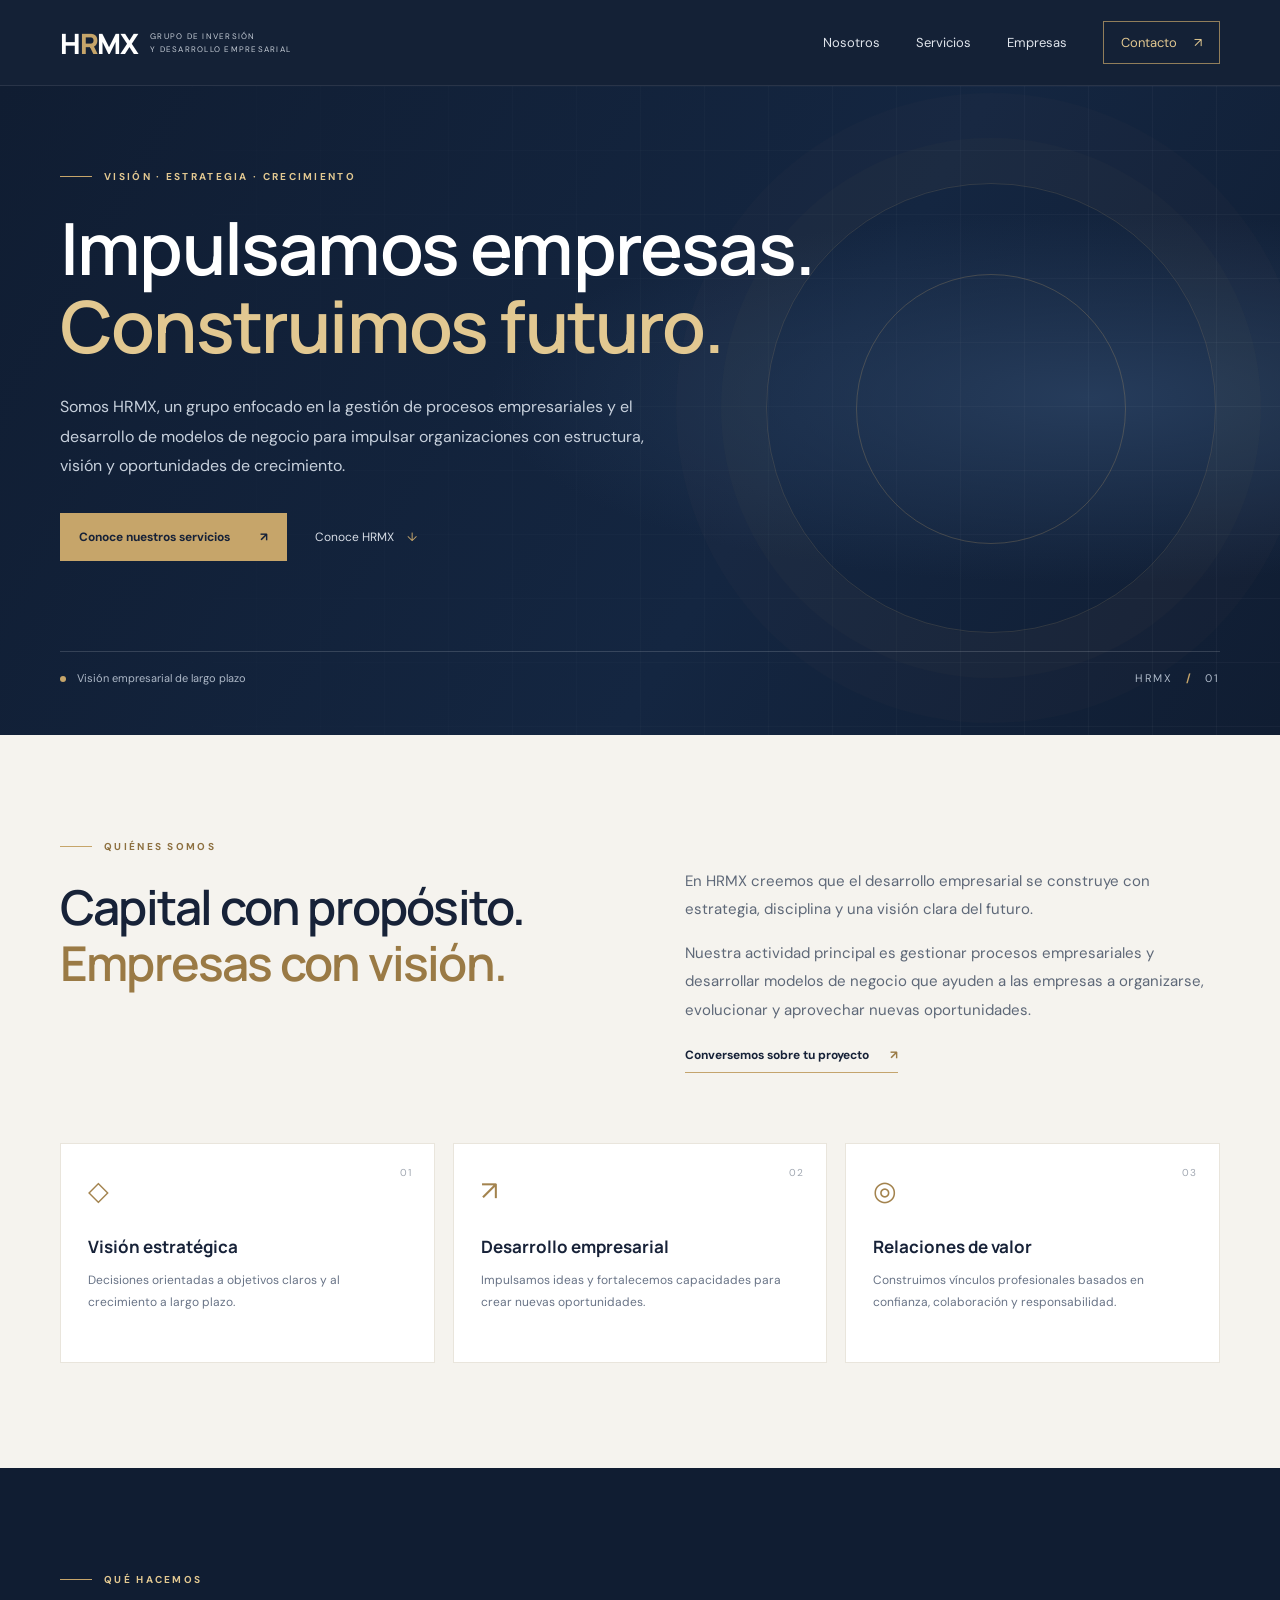
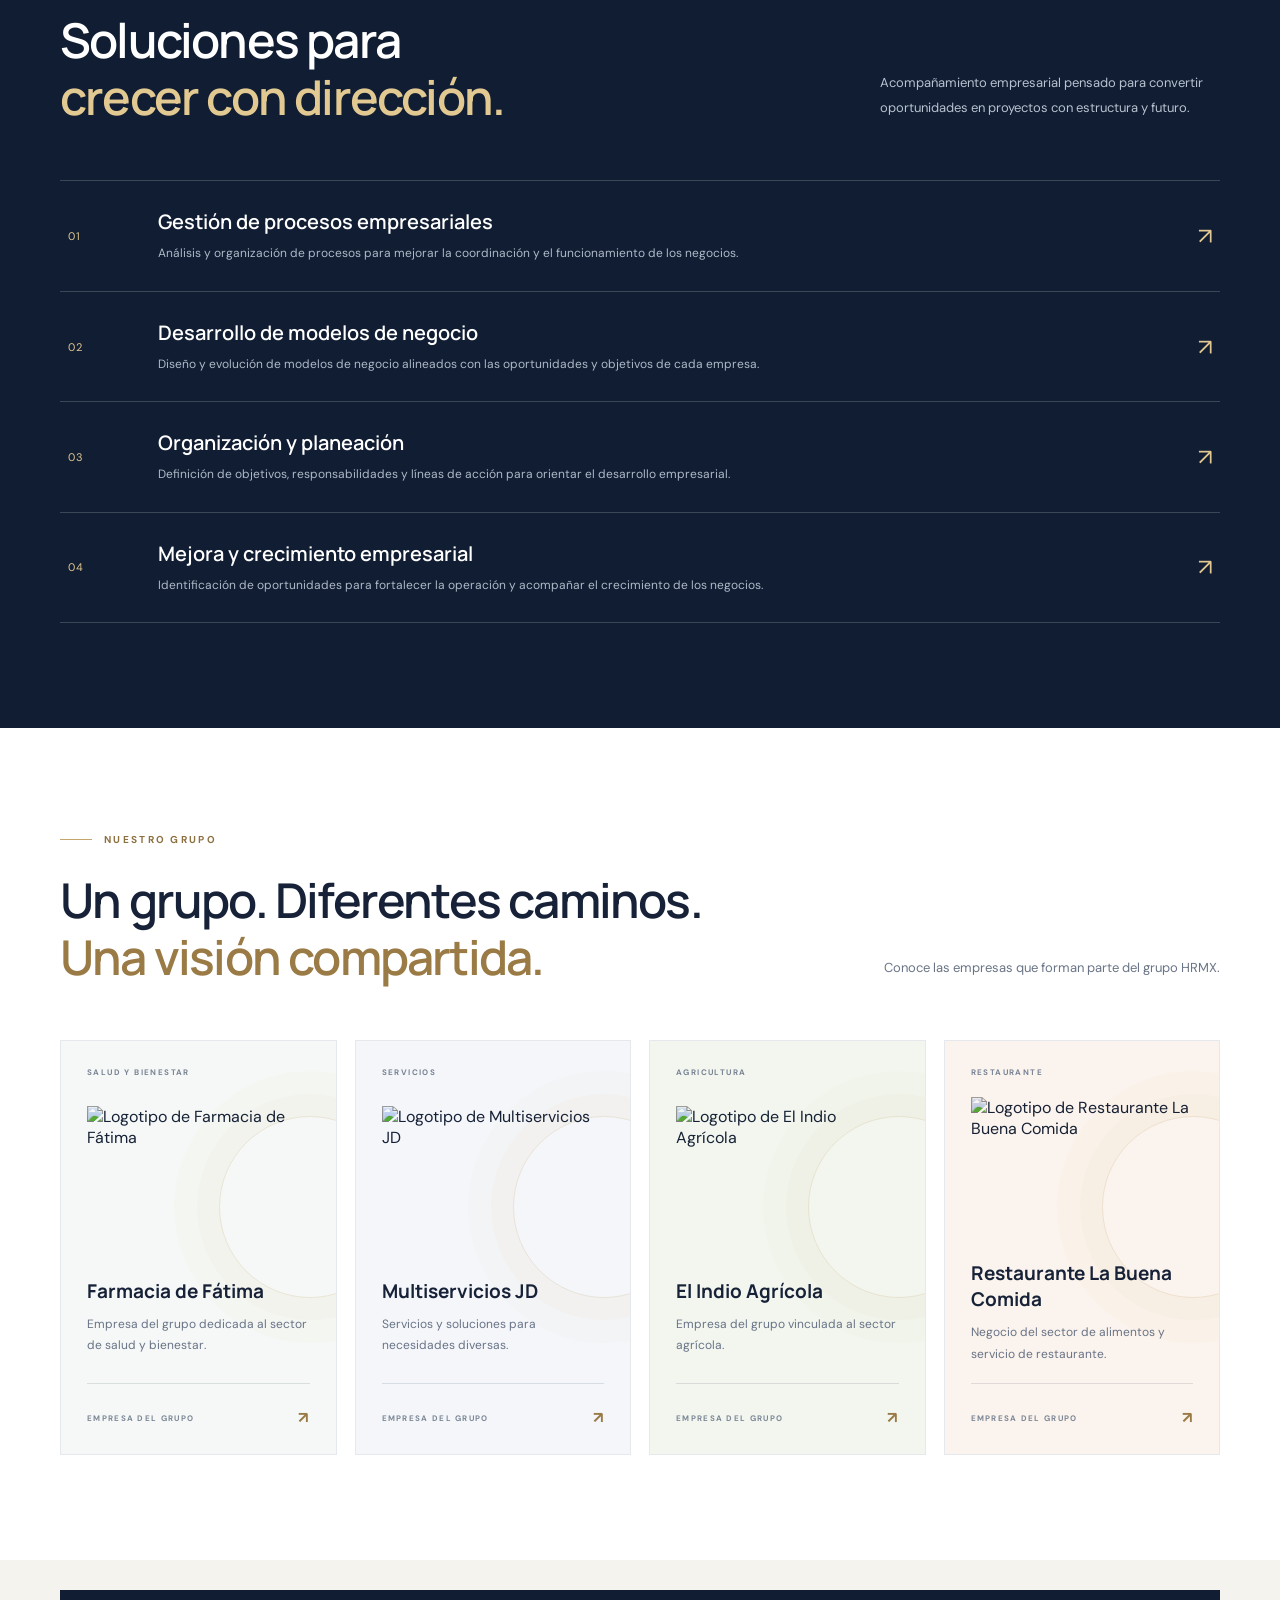
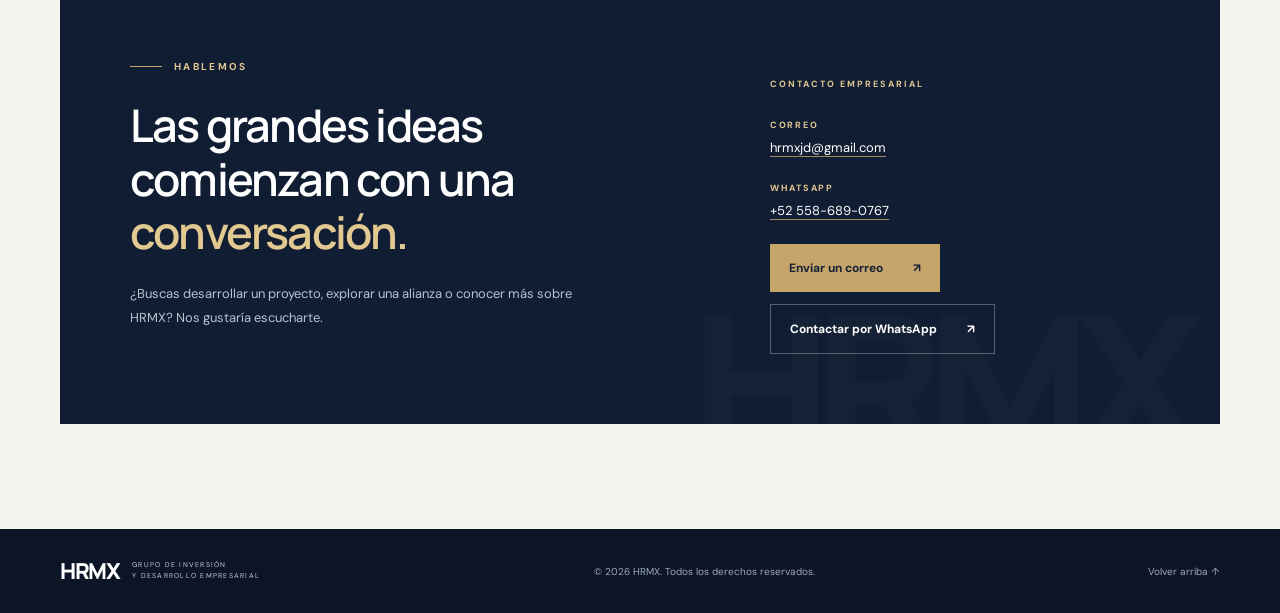
==== commit 3b9085ca: "Add files via upload" ====
--- a/index.html
+++ b/index.html
@@ -88,22 +88,22 @@
         </div>
         <div class="company-grid">
           <article class="company-card pharmacy">
-            <div class="company-top"><span class="company-symbol">✚</span><span class="company-type">SALUD Y BIENESTAR</span></div>
+            <div class="company-top"><span class="company-type">SALUD Y BIENESTAR</span></div><img class="company-logo" src="logos/farmacia-fatima.png" alt="Logotipo de Farmacia de Fátima">
             <div><h3>Farmacia de Fátima</h3><p>Empresa del grupo dedicada al sector de salud y bienestar.</p></div>
             <span class="company-foot">EMPRESA DEL GRUPO <b>↗</b></span>
           </article>
           <article class="company-card jd">
-            <div class="company-top"><span class="company-symbol">JD</span><span class="company-type">SERVICIOS</span></div>
+            <div class="company-top"><span class="company-type">SERVICIOS</span></div><img class="company-logo" src="logos/multiservicios-jd.png" alt="Logotipo de Multiservicios JD">
             <div><h3>Multiservicios JD</h3><p>Servicios y soluciones para necesidades diversas.</p></div>
             <span class="company-foot">EMPRESA DEL GRUPO <b>↗</b></span>
           </article>
           <article class="company-card agriculture">
-            <div class="company-top"><span class="company-symbol">✳</span><span class="company-type">AGRICULTURA</span></div>
+            <div class="company-top"><span class="company-type">AGRICULTURA</span></div><img class="company-logo" src="logos/el-indio-agricola.png" alt="Logotipo de El Indio Agrícola">
             <div><h3>El Indio Agrícola</h3><p>Empresa del grupo vinculada al sector agrícola.</p></div>
             <span class="company-foot">EMPRESA DEL GRUPO <b>↗</b></span>
           </article>
           <article class="company-card restaurant">
-            <div class="company-top"><span class="company-symbol">✦</span><span class="company-type">RESTAURANTE</span></div>
+            <div class="company-top"><span class="company-type">RESTAURANTE</span></div><img class="company-logo" src="logos/restaurante-la-buena-comida.png" alt="Logotipo de Restaurante La Buena Comida">
             <div><h3>Restaurante La Buena Comida</h3><p>Negocio del sector de alimentos y servicio de restaurante.</p></div>
             <span class="company-foot">EMPRESA DEL GRUPO <b>↗</b></span>
           </article>
@@ -120,8 +120,8 @@
         </div>
         <div class="contact-side">
           <p class="contact-label">CONTACTO EMPRESARIAL</p>
-          <div class="contact-details"><p><span class="contact-detail-label">CORREO</span><br><a href="mailto:pichel1936@gmail.com">pichel1936@gmail.com</a></p><p><span class="contact-detail-label">WHATSAPP</span><br><a href="https://wa.me/525586890767" target="_blank" rel="noopener noreferrer">+52 558-689-0767</a></p></div>
-          <a class="button button-gold" href="mailto:pichel1936@gmail.com">Enviar un correo <span>↗</span></a>
+          <div class="contact-details"><p><span class="contact-detail-label">CORREO</span><br><a href="mailto:hrmxjd@gmail.com">hrmxjd@gmail.com</a></p><p><span class="contact-detail-label">WHATSAPP</span><br><a href="https://wa.me/525586890767" target="_blank" rel="noopener noreferrer">+52 558-689-0767</a></p></div>
+          <a class="button button-gold" href="mailto:hrmxjd@gmail.com">Enviar un correo <span>↗</span></a>
           <a class="button button-whatsapp" href="https://wa.me/525586890767" target="_blank" rel="noopener noreferrer">Contactar por WhatsApp <span>↗</span></a>
         </div>
         <div class="contact-decoration">HRMX<span>.</span></div>
--- a/styles.css
+++ b/styles.css
@@ -2,3 +2,6 @@
 @media(min-width:801px) and (max-width:1050px){.company-grid{grid-template-columns:repeat(2,minmax(0,1fr))}}
 @media(max-width:800px){.container{width:min(100% - 36px,600px)}.site-header{height:75px}.menu-toggle{display:block}.nav-links{display:none;position:absolute;top:75px;left:0;right:0;background:#101d32;padding:20px 24px 26px;flex-direction:column;align-items:stretch;gap:0;border-top:1px solid rgba(255,255,255,.1)}.nav-links.open{display:flex}.nav-links a{padding:14px 0}.nav-links .nav-cta{padding:13px 15px;margin-top:8px}.hero{min-height:600px}.hero-content{padding-top:70px}.hero-foot{margin-top:65px}.orb-one{right:-200px;top:18%}.orb-two{right:-100px;top:32%}.section{padding:75px 0}.intro-grid{grid-template-columns:1fr;gap:24px}.intro-text{padding-top:0}.values{grid-template-columns:1fr;margin-top:42px}.value-card{min-height:190px}.section-heading{display:block;margin-bottom:38px}.heading-note{margin-top:22px}.company-grid{grid-template-columns:1fr}.company-card{min-height:250px}.contact{padding-top:0}.contact-panel{padding:40px 28px;grid-template-columns:1fr;gap:28px}.contact-side{padding-top:0}.contact-decoration{font-size:110px;bottom:-40px}.footer-inner{flex-wrap:wrap}.footer-inner>p{order:3;width:100%;line-height:1.6}.service-item{grid-template-columns:34px 1fr 20px;gap:12px;padding:23px 0}.service-item h3{font-size:17px}.service-item p{font-size:11px}}
 @media(prefers-reduced-motion:reduce){html{scroll-behavior:auto}*,*:before,*:after{transition:none!important}}
+
+/* Logotipos oficiales de las empresas del grupo */
+.company-card{gap:18px}.company-logo{display:block;position:relative;z-index:1;width:100%;height:145px;object-fit:contain;mix-blend-mode:multiply;margin:2px auto 0}.company-card>div:not(.company-top){position:relative;z-index:1}.company-card h3{font-size:19px}@media(max-width:800px){.company-logo{height:180px}}
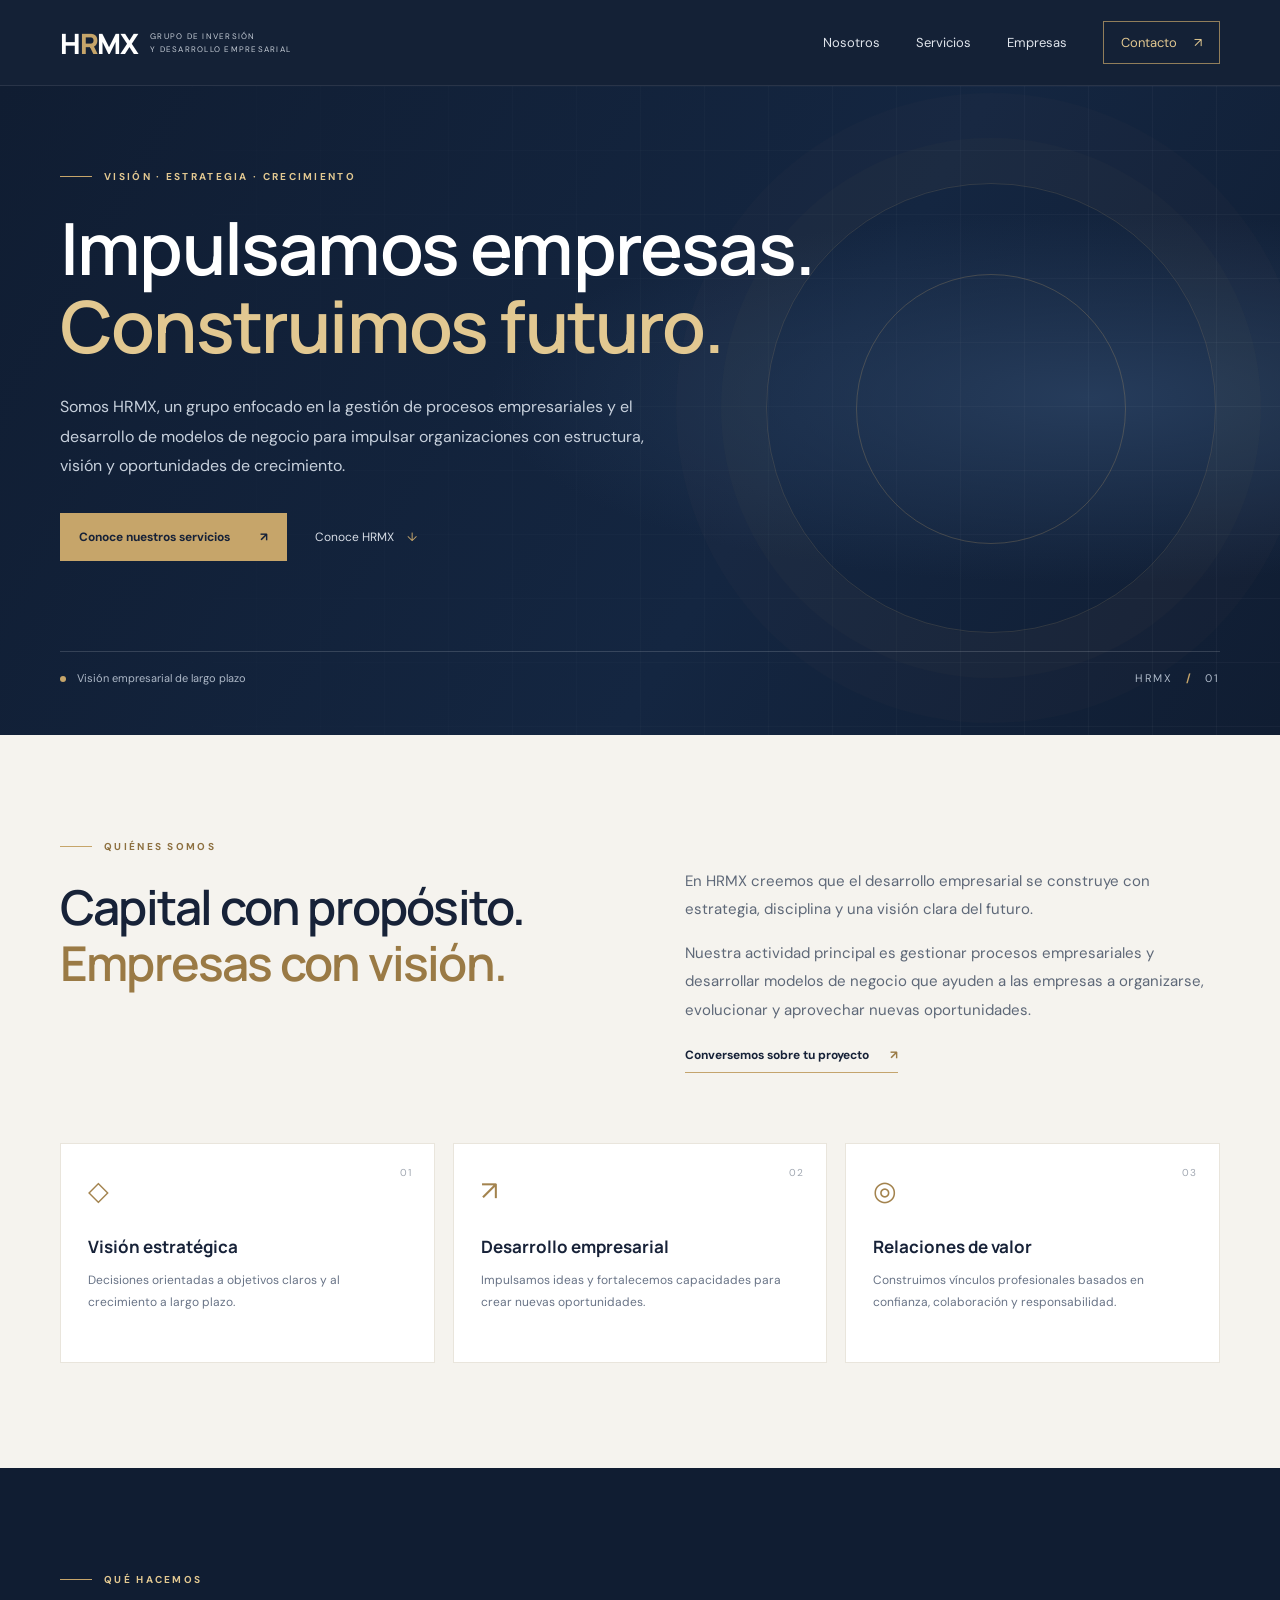
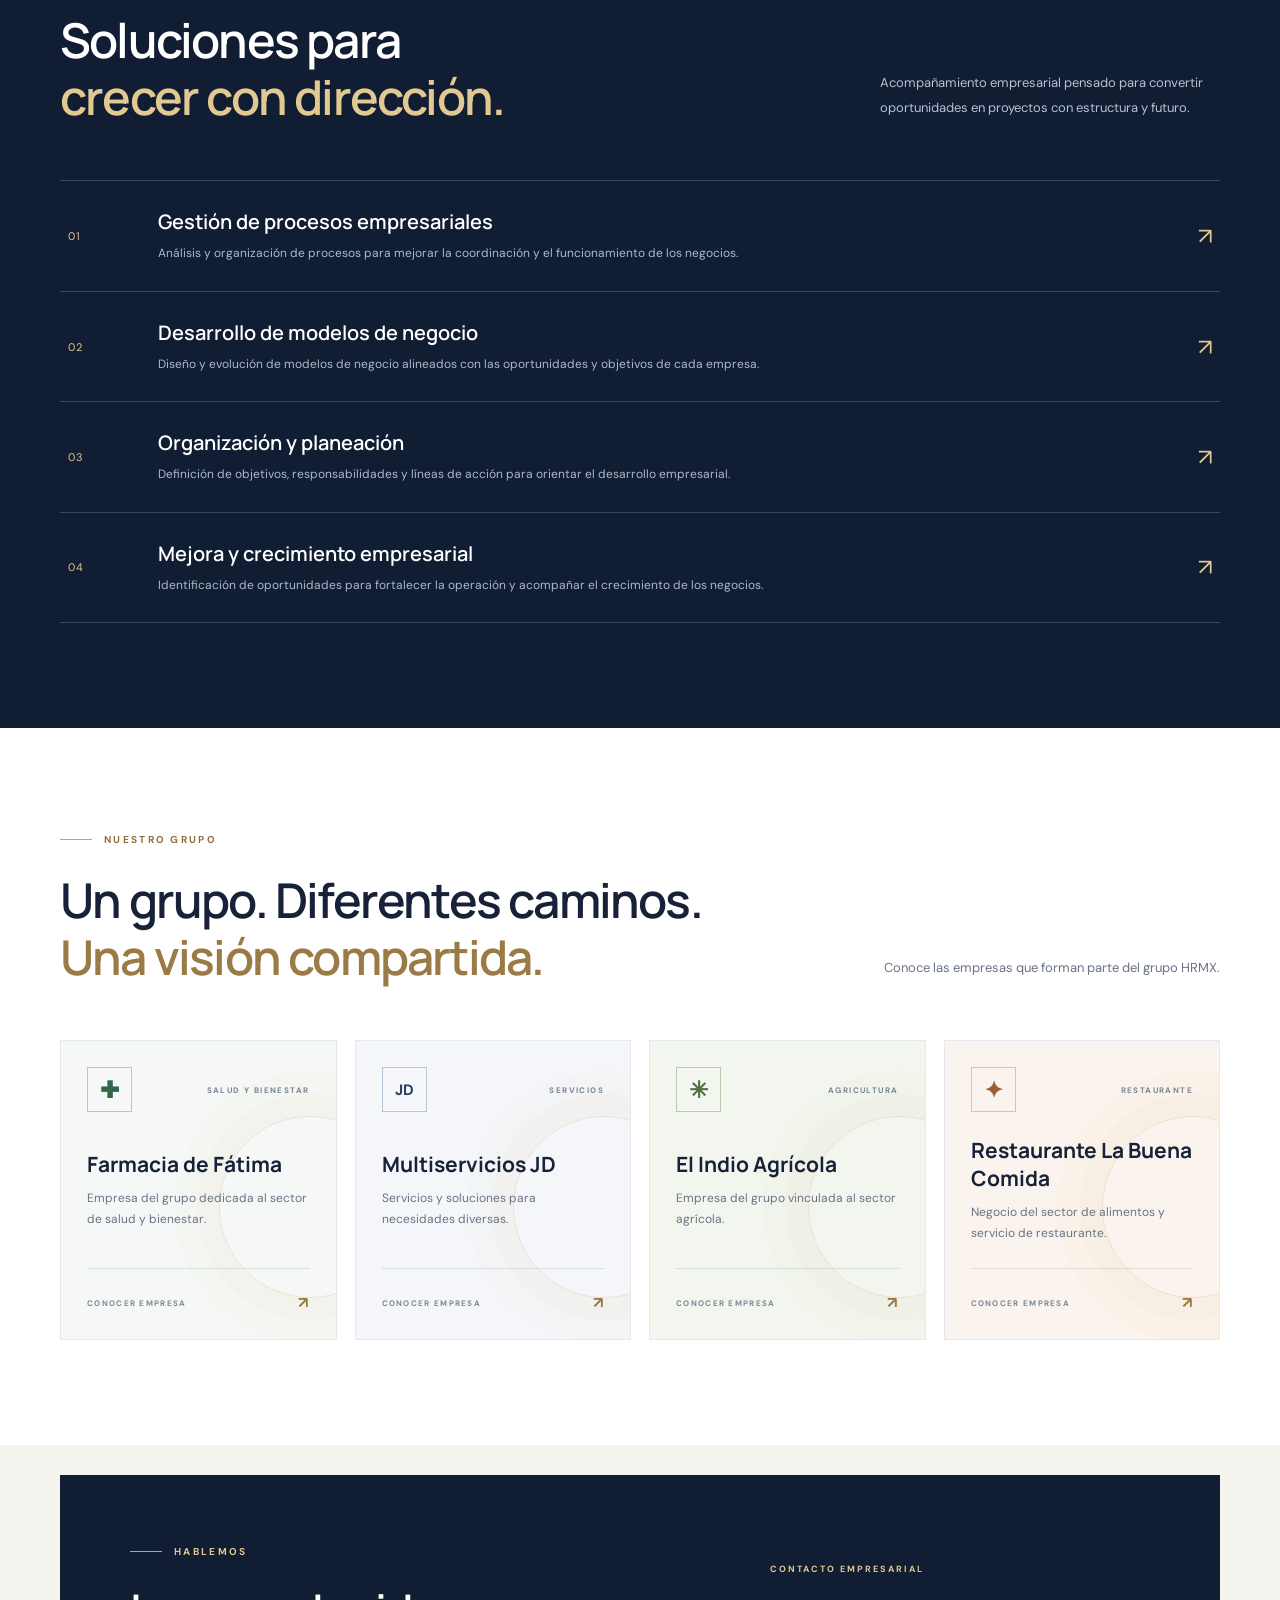
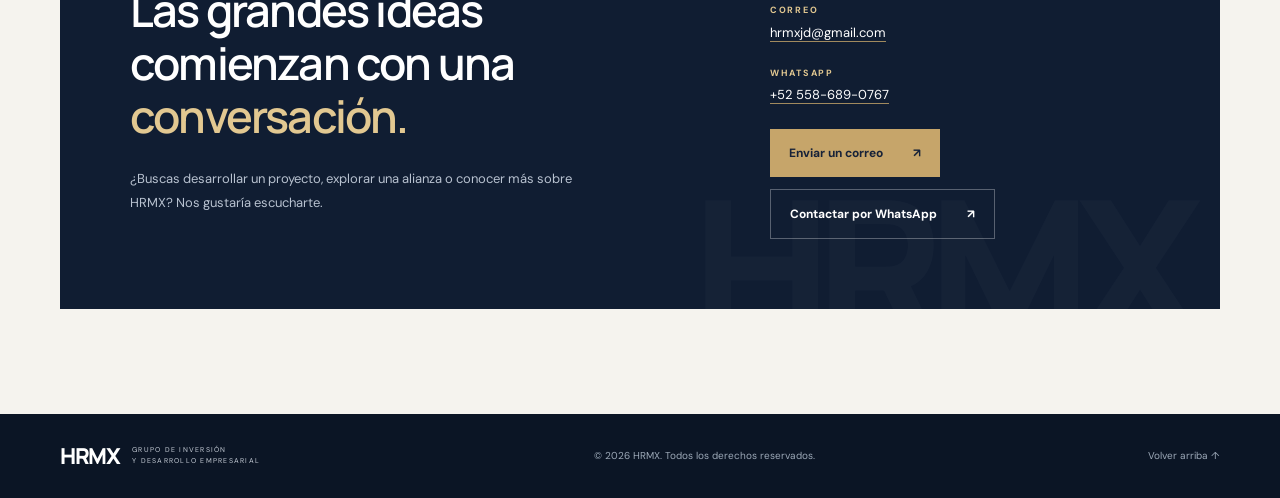
==== commit a8ef98d3: "Add files via upload" ====
--- a/index.html
+++ b/index.html
@@ -88,24 +88,24 @@
         </div>
         <div class="company-grid">
           <article class="company-card pharmacy">
-            <div class="company-top"><span class="company-type">SALUD Y BIENESTAR</span></div><img class="company-logo" src="logos/farmacia-fatima.png" alt="Logotipo de Farmacia de Fátima">
+            <div class="company-top"><span class="company-symbol">✚</span><span class="company-type">SALUD Y BIENESTAR</span></div>
             <div><h3>Farmacia de Fátima</h3><p>Empresa del grupo dedicada al sector de salud y bienestar.</p></div>
-            <span class="company-foot">EMPRESA DEL GRUPO <b>↗</b></span>
+            <a class="company-foot" href="farmacia-de-fatima.html" aria-label="Conocer Farmacia de Fátima">CONOCER EMPRESA <b>↗</b></a>
           </article>
           <article class="company-card jd">
-            <div class="company-top"><span class="company-type">SERVICIOS</span></div><img class="company-logo" src="logos/multiservicios-jd.png" alt="Logotipo de Multiservicios JD">
+            <div class="company-top"><span class="company-symbol">JD</span><span class="company-type">SERVICIOS</span></div>
             <div><h3>Multiservicios JD</h3><p>Servicios y soluciones para necesidades diversas.</p></div>
-            <span class="company-foot">EMPRESA DEL GRUPO <b>↗</b></span>
+            <a class="company-foot" href="multiservicios-jd.html" aria-label="Conocer Multiservicios JD">CONOCER EMPRESA <b>↗</b></a>
           </article>
           <article class="company-card agriculture">
-            <div class="company-top"><span class="company-type">AGRICULTURA</span></div><img class="company-logo" src="logos/el-indio-agricola.png" alt="Logotipo de El Indio Agrícola">
+            <div class="company-top"><span class="company-symbol">✳</span><span class="company-type">AGRICULTURA</span></div>
             <div><h3>El Indio Agrícola</h3><p>Empresa del grupo vinculada al sector agrícola.</p></div>
-            <span class="company-foot">EMPRESA DEL GRUPO <b>↗</b></span>
+            <a class="company-foot" href="el-indio-agricola.html" aria-label="Conocer El Indio Agrícola">CONOCER EMPRESA <b>↗</b></a>
           </article>
           <article class="company-card restaurant">
-            <div class="company-top"><span class="company-type">RESTAURANTE</span></div><img class="company-logo" src="logos/restaurante-la-buena-comida.png" alt="Logotipo de Restaurante La Buena Comida">
+            <div class="company-top"><span class="company-symbol">✦</span><span class="company-type">RESTAURANTE</span></div>
             <div><h3>Restaurante La Buena Comida</h3><p>Negocio del sector de alimentos y servicio de restaurante.</p></div>
-            <span class="company-foot">EMPRESA DEL GRUPO <b>↗</b></span>
+            <a class="company-foot" href="la-buena-comida.html" aria-label="Conocer Restaurante La Buena Comida">CONOCER EMPRESA <b>↗</b></a>
           </article>
         </div>
       </div>
--- a/styles.css
+++ b/styles.css
@@ -3,5 +3,8 @@
 @media(max-width:800px){.container{width:min(100% - 36px,600px)}.site-header{height:75px}.menu-toggle{display:block}.nav-links{display:none;position:absolute;top:75px;left:0;right:0;background:#101d32;padding:20px 24px 26px;flex-direction:column;align-items:stretch;gap:0;border-top:1px solid rgba(255,255,255,.1)}.nav-links.open{display:flex}.nav-links a{padding:14px 0}.nav-links .nav-cta{padding:13px 15px;margin-top:8px}.hero{min-height:600px}.hero-content{padding-top:70px}.hero-foot{margin-top:65px}.orb-one{right:-200px;top:18%}.orb-two{right:-100px;top:32%}.section{padding:75px 0}.intro-grid{grid-template-columns:1fr;gap:24px}.intro-text{padding-top:0}.values{grid-template-columns:1fr;margin-top:42px}.value-card{min-height:190px}.section-heading{display:block;margin-bottom:38px}.heading-note{margin-top:22px}.company-grid{grid-template-columns:1fr}.company-card{min-height:250px}.contact{padding-top:0}.contact-panel{padding:40px 28px;grid-template-columns:1fr;gap:28px}.contact-side{padding-top:0}.contact-decoration{font-size:110px;bottom:-40px}.footer-inner{flex-wrap:wrap}.footer-inner>p{order:3;width:100%;line-height:1.6}.service-item{grid-template-columns:34px 1fr 20px;gap:12px;padding:23px 0}.service-item h3{font-size:17px}.service-item p{font-size:11px}}
 @media(prefers-reduced-motion:reduce){html{scroll-behavior:auto}*,*:before,*:after{transition:none!important}}
 
-/* Logotipos oficiales de las empresas del grupo */
-.company-card{gap:18px}.company-logo{display:block;position:relative;z-index:1;width:100%;height:145px;object-fit:contain;mix-blend-mode:multiply;margin:2px auto 0}.company-card>div:not(.company-top){position:relative;z-index:1}.company-card h3{font-size:19px}@media(max-width:800px){.company-logo{height:180px}}
+/* Tarjetas de empresa enlazadas */
+.company-foot{cursor:pointer;transition:color .2s,background .2s}.company-foot:hover{color:#9a7a45}.company-foot:hover b{transform:translate(2px,-2px)}.company-foot b{display:inline-block;transition:transform .2s}
+/* Páginas individuales de empresas */
+.company-detail-hero{background:var(--navy);color:#fff;padding:92px 0 78px;position:relative;overflow:hidden}.company-detail-hero .container{position:relative;z-index:1}.company-detail-hero h1{font-family:Manrope,sans-serif;font-size:clamp(38px,6vw,64px);line-height:1.1;font-weight:600;max-width:800px;margin:20px 0}.company-detail-hero h1 span{color:var(--gold-light)}.company-detail-copy{max-width:690px;color:#c7d0dc;line-height:1.9;font-size:15px}.detail-symbol{width:62px;height:62px;display:grid;place-items:center;border:1px solid rgba(226,200,145,.6);color:var(--gold-light);font-size:26px;margin-bottom:25px}.detail-section{padding:72px 0;background:var(--cream)}.detail-grid{display:grid;grid-template-columns:1.1fr .9fr;gap:48px;align-items:start}.detail-section h2{font-size:clamp(28px,4vw,40px)}.detail-section p{color:#5e6878;font-size:14px;line-height:1.9}.detail-panel{padding:30px;background:#fff;border:1px solid #e5e8ed}.detail-panel h3{font-family:Manrope,sans-serif;margin:0 0 12px}.detail-actions{display:flex;gap:12px;flex-wrap:wrap;margin-top:22px}.detail-back{display:inline-block;margin-top:26px;color:var(--gold-light);font-weight:700;font-size:12px}.detail-back:hover{text-decoration:underline}.detail-section .button-whatsapp{background:var(--navy);border-color:var(--navy);color:#fff}.detail-section .button-whatsapp:hover{background:var(--navy2)}
+@media(max-width:800px){.company-detail-hero{padding:65px 0 58px}.detail-grid{grid-template-columns:1fr;gap:25px}.detail-section{padding:55px 0}}
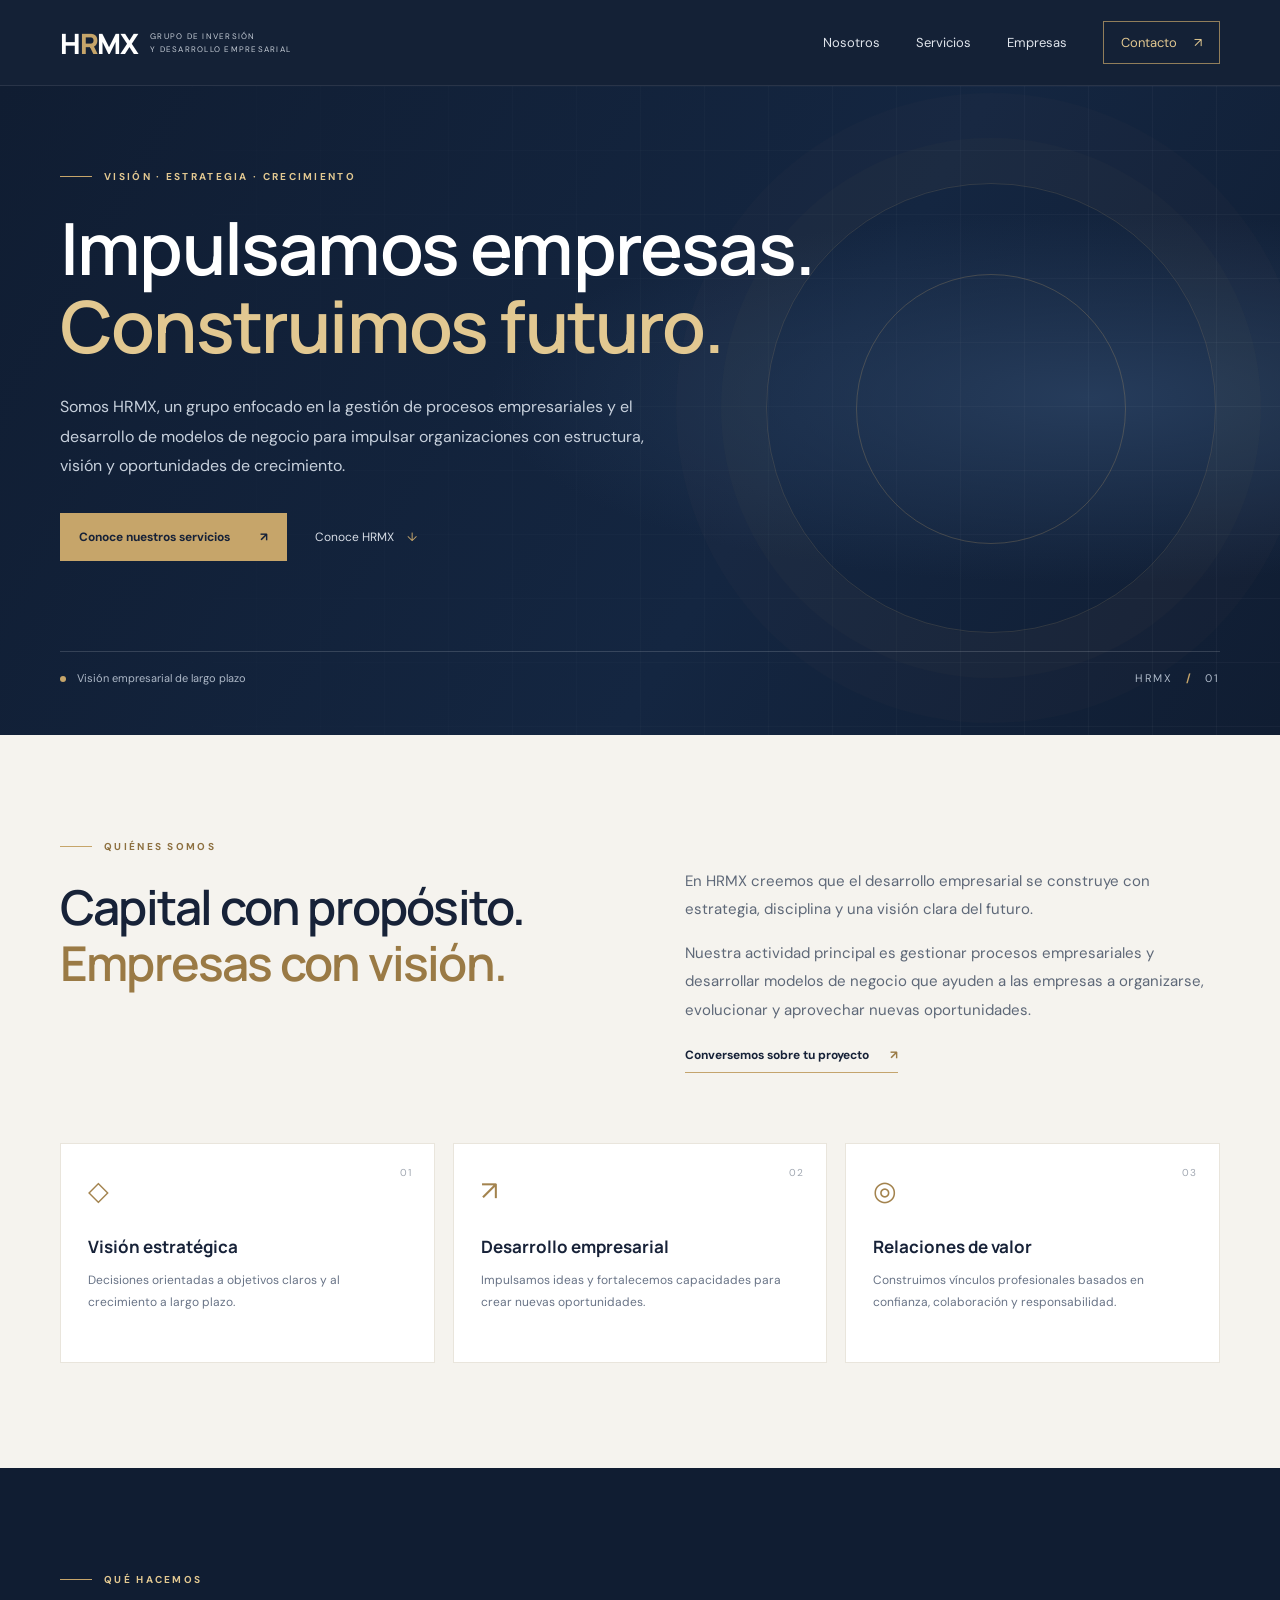
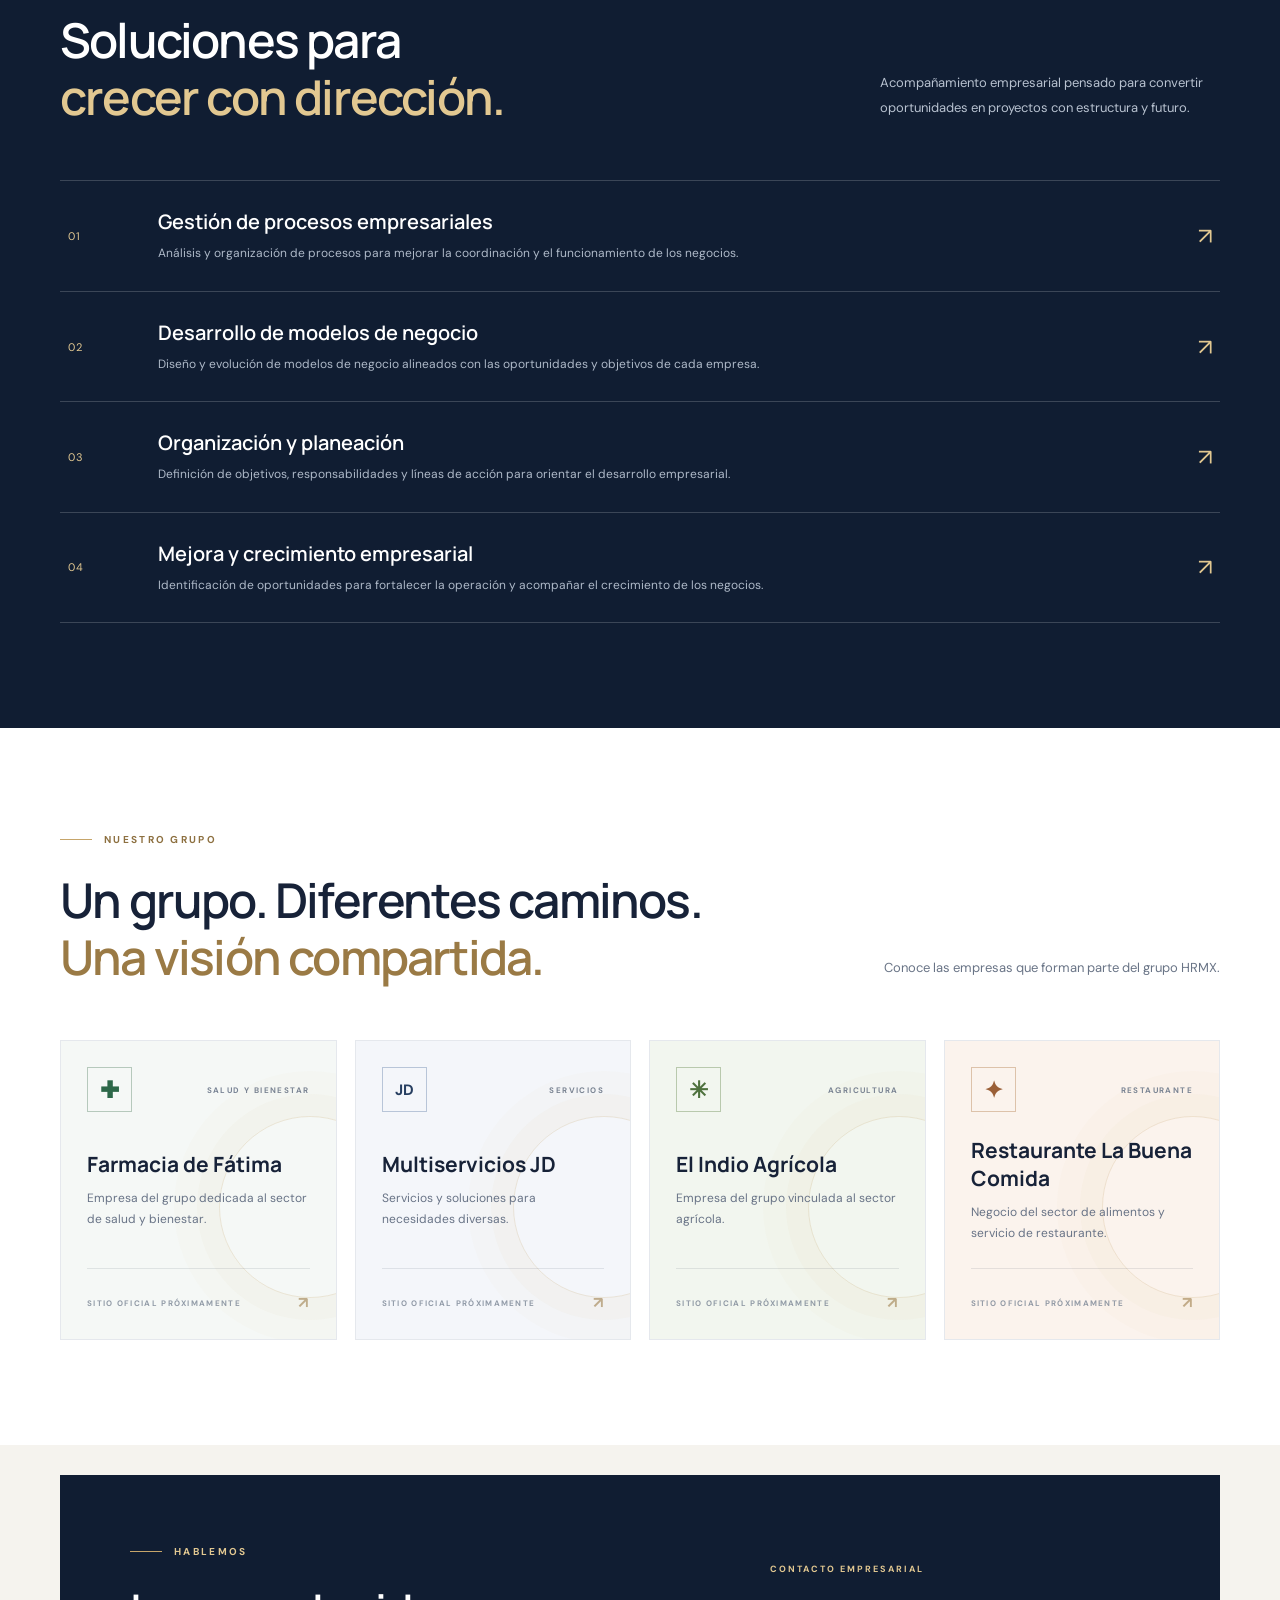
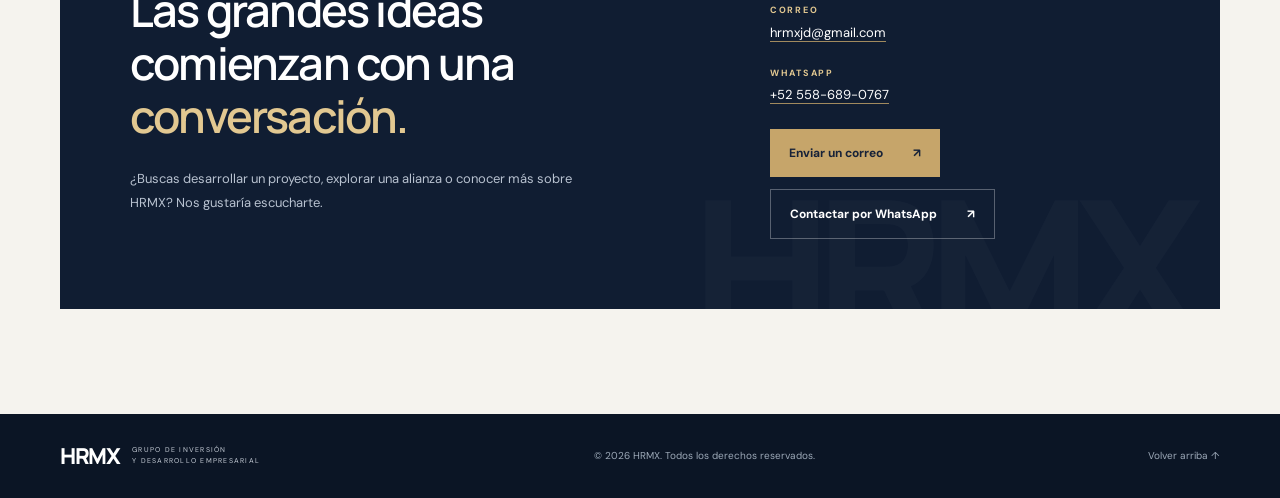
==== commit 25271ff1: "Add files via upload" ====
--- a/index.html
+++ b/index.html
@@ -90,22 +90,22 @@
           <article class="company-card pharmacy">
             <div class="company-top"><span class="company-symbol">✚</span><span class="company-type">SALUD Y BIENESTAR</span></div>
             <div><h3>Farmacia de Fátima</h3><p>Empresa del grupo dedicada al sector de salud y bienestar.</p></div>
-            <a class="company-foot" href="farmacia-de-fatima.html" aria-label="Conocer Farmacia de Fátima">CONOCER EMPRESA <b>↗</b></a>
+            <span class="company-foot company-coming" aria-label="Sitio oficial próximamente">SITIO OFICIAL PRÓXIMAMENTE <b>↗</b></span>
           </article>
           <article class="company-card jd">
             <div class="company-top"><span class="company-symbol">JD</span><span class="company-type">SERVICIOS</span></div>
             <div><h3>Multiservicios JD</h3><p>Servicios y soluciones para necesidades diversas.</p></div>
-            <a class="company-foot" href="multiservicios-jd.html" aria-label="Conocer Multiservicios JD">CONOCER EMPRESA <b>↗</b></a>
+            <span class="company-foot company-coming" aria-label="Sitio oficial próximamente">SITIO OFICIAL PRÓXIMAMENTE <b>↗</b></span>
           </article>
           <article class="company-card agriculture">
             <div class="company-top"><span class="company-symbol">✳</span><span class="company-type">AGRICULTURA</span></div>
             <div><h3>El Indio Agrícola</h3><p>Empresa del grupo vinculada al sector agrícola.</p></div>
-            <a class="company-foot" href="el-indio-agricola.html" aria-label="Conocer El Indio Agrícola">CONOCER EMPRESA <b>↗</b></a>
+            <span class="company-foot company-coming" aria-label="Sitio oficial próximamente">SITIO OFICIAL PRÓXIMAMENTE <b>↗</b></span>
           </article>
           <article class="company-card restaurant">
             <div class="company-top"><span class="company-symbol">✦</span><span class="company-type">RESTAURANTE</span></div>
             <div><h3>Restaurante La Buena Comida</h3><p>Negocio del sector de alimentos y servicio de restaurante.</p></div>
-            <a class="company-foot" href="la-buena-comida.html" aria-label="Conocer Restaurante La Buena Comida">CONOCER EMPRESA <b>↗</b></a>
+            <span class="company-foot company-coming" aria-label="Sitio oficial próximamente">SITIO OFICIAL PRÓXIMAMENTE <b>↗</b></span>
           </article>
         </div>
       </div>
--- a/styles.css
+++ b/styles.css
@@ -8,3 +8,12 @@
 /* Páginas individuales de empresas */
 .company-detail-hero{background:var(--navy);color:#fff;padding:92px 0 78px;position:relative;overflow:hidden}.company-detail-hero .container{position:relative;z-index:1}.company-detail-hero h1{font-family:Manrope,sans-serif;font-size:clamp(38px,6vw,64px);line-height:1.1;font-weight:600;max-width:800px;margin:20px 0}.company-detail-hero h1 span{color:var(--gold-light)}.company-detail-copy{max-width:690px;color:#c7d0dc;line-height:1.9;font-size:15px}.detail-symbol{width:62px;height:62px;display:grid;place-items:center;border:1px solid rgba(226,200,145,.6);color:var(--gold-light);font-size:26px;margin-bottom:25px}.detail-section{padding:72px 0;background:var(--cream)}.detail-grid{display:grid;grid-template-columns:1.1fr .9fr;gap:48px;align-items:start}.detail-section h2{font-size:clamp(28px,4vw,40px)}.detail-section p{color:#5e6878;font-size:14px;line-height:1.9}.detail-panel{padding:30px;background:#fff;border:1px solid #e5e8ed}.detail-panel h3{font-family:Manrope,sans-serif;margin:0 0 12px}.detail-actions{display:flex;gap:12px;flex-wrap:wrap;margin-top:22px}.detail-back{display:inline-block;margin-top:26px;color:var(--gold-light);font-weight:700;font-size:12px}.detail-back:hover{text-decoration:underline}.detail-section .button-whatsapp{background:var(--navy);border-color:var(--navy);color:#fff}.detail-section .button-whatsapp:hover{background:var(--navy2)}
 @media(max-width:800px){.company-detail-hero{padding:65px 0 58px}.detail-grid{grid-template-columns:1fr;gap:25px}.detail-section{padding:55px 0}}
+
+/* Indicador temporal para los sitios oficiales que se publicarán más adelante */
+.company-coming {
+  cursor: default;
+  opacity: .82;
+}
+.company-coming b {
+  opacity: .7;
+}
